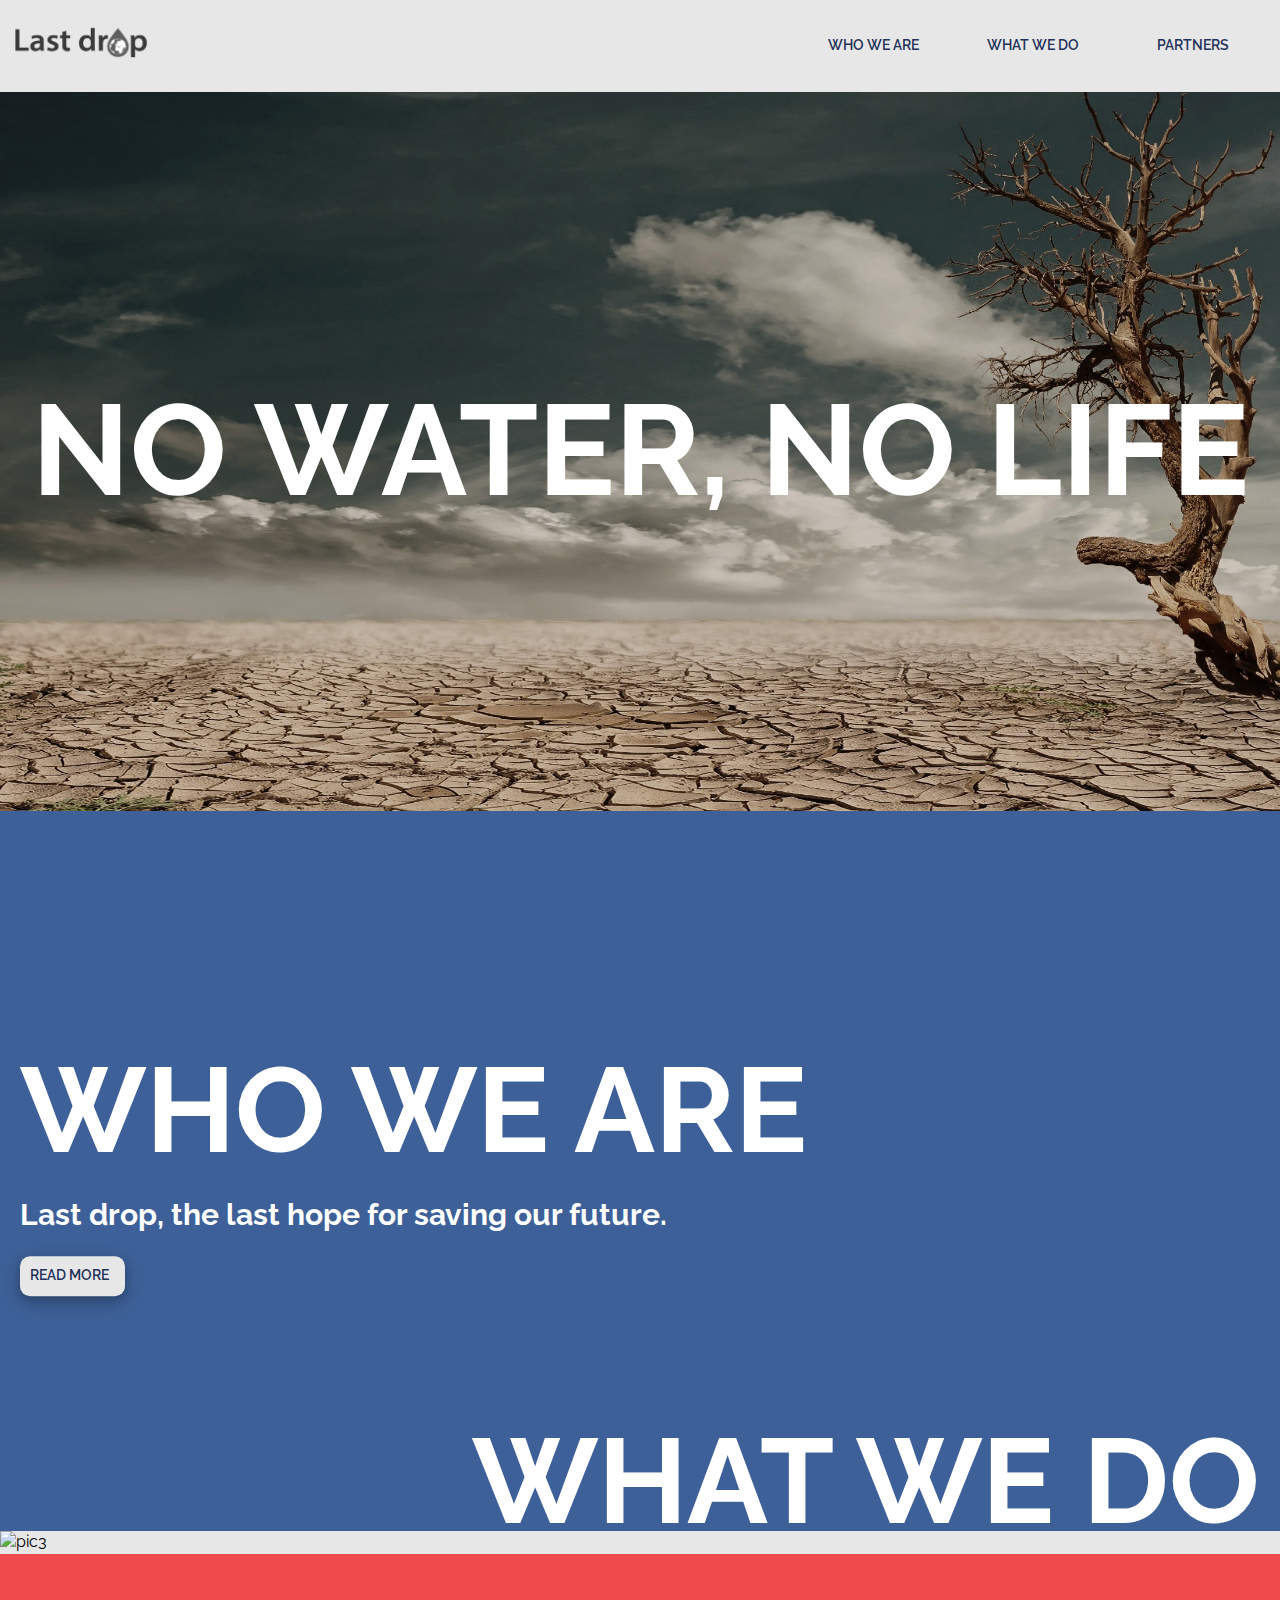
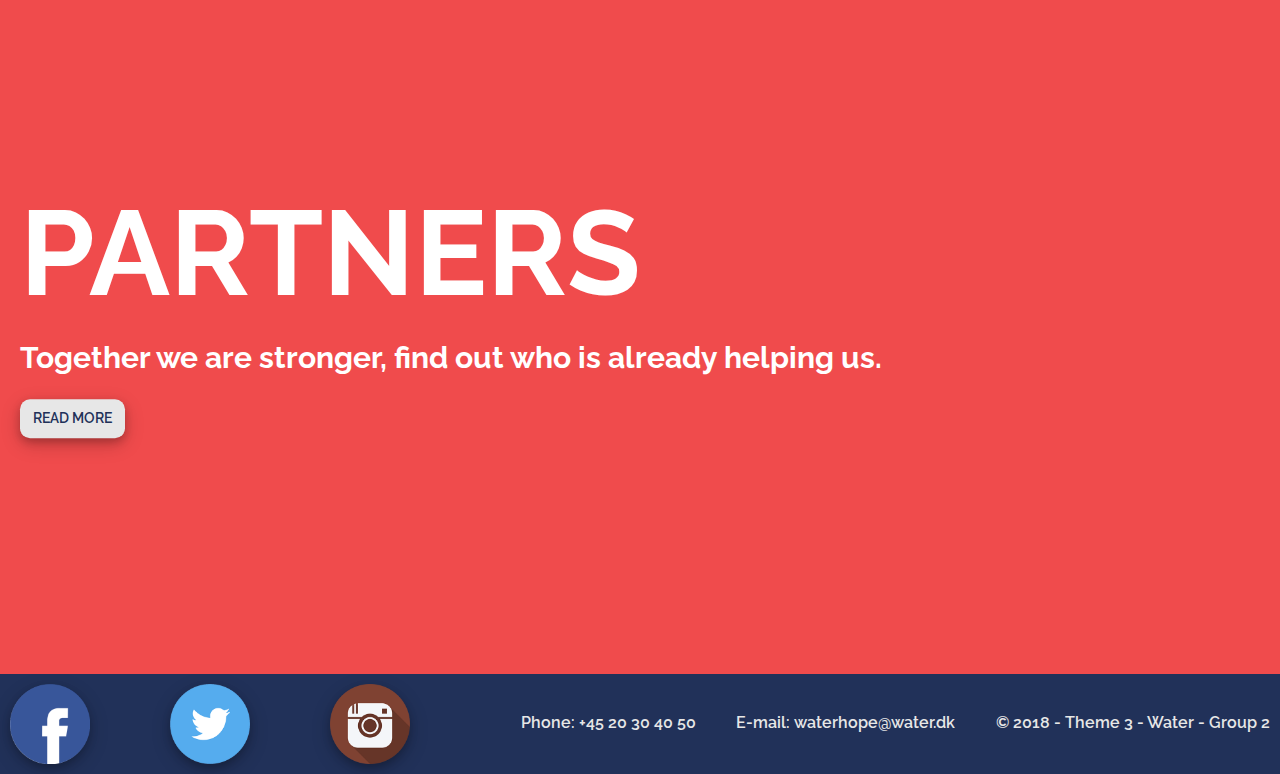
==== Water Project/index.html @ 0d095e50 "Changes by Jacek" ====
<!doctype html>
<html>
<head>
<meta charset="UTF-8">
<meta name="viewport" content="width=device-width, initial-scale=1">
<link rel="stylesheet" href="main.css">
<link href="https://fonts.googleapis.com/css?family=Raleway:100,100i,200,200i,300,300i,400,400i,500,500i,600,600i,700,700i,800,800i,900,900i&amp;subset=latin-ext" rel="stylesheet">
<title>Water Project</title>
</head>

<body>
<nav> 
  <!-- Logo --> 
  <!-- Menu --> 
  <a href="index.html"><img src="lastdrop3.png" alt="logo"></a>
  <ul>
    <li> <a href="who_we_are.html" class="button1">Who we are</a> </li>
    <li> <a href="what_we_do.html" class="button2">What we do</a> </li>
    <li> <a href="partners.html" class="button3">Partners</a> </li>
  </ul>
</nav>
<main1>
  <section1> <img src="Photos/1.jpg" alt="pic1">
    <header>
      <h1>No water, No life</h1>
      <p></p>
    </header>
  </section1>
  <section2> <img src="Photos/Artboard2.png" alt="pic2">
    <header>
      <h1>Who we are</h1>
      <p>Last drop, the last hope for saving our future.</p>
      <ul>
        <li> <a href="who_we_are.html" class="button1">Read more</a> </li>
      </ul>
    </header>
  </section2>
  <section3> <img src="Photos/bottlepic.png" alt="pic3">
    <header>
      <h1>What we do</h1>
      <p>Together we can improve the world, find out how you can help.</p>
      <ul>
        <li> <a href="what_we_do.html" class="button1">Read more</a> </li>
      </ul>
    </header>
  </section3>
  <section4> <img src="Photos/mainpagepic3.png" alt="pic4">
    <header>
      <h1>Partners</h1>
      <p>Together we are stronger, find out who is already helping us.</p>
      <ul>
        <li> <a href="partners.html" class="button1">Read more</a> </li>
      </ul>
    </header>
  </section4>
</main1>
<footer> <a href="#" class="fa fa-facebook"><img src="Photos/facebook.png" alt="fb"/></a> <a href="#" class="fa fa-twitter"><img src="Photos/twitter.png" alt="twt"/></a> <a href="#" class="fa fa-instagram"><img src="Photos/1379462.png" alt="inst"/></a>
  <p1><a href="#">Phone: +45 20 30 40 50</a></p1>
  <p2><a href="#">E-mail: waterhope@water.dk</a></p2>
  <p3>© 2018 - Theme 3 - Water - Group 2</p3>
</footer>
</body>
</html>
---- Water Project/main.css ----
@charset "UTF-8";
/* CSS Document */

/*Site*/

html {
    font-family: 'Raleway', sans-serif;
    box-sizing: border-box;
    background: #e7e7e7;
}
body {
    margin: 0;
    line-height: 1.4;
    font-size: 100%;
    max-width: 100%;
    max-height: 100%;
}
img {
    max-width: 100%;
}
nav {
    background-color: #e7e7e7;
    display: grid;
    grid-gap: 10px;
    grid-template-areas: 'img ul';
}
nav ul {
    grid-area: ul;
    margin-right: 2%;
    display: grid;
    justify-content: end;
    grid-gap: 10px;
    padding: 0;
    list-style: none;
    grid-template-columns: repeat(3, 150px);
}
nav img {
    display: grid;
    grid-area: img;
    margin-left: 2%;
    margin-top: 3.5%;
    margin-bottom: 1%;
    width: 20%;
}
nav li {
    margin-top: auto;
    margin-bottom: auto;
}
nav a.button1 {
    display: block;
    text-decoration: none;
    padding: 20px;
    text-align: center;
    color: #213159;
    text-transform: uppercase;
    font-size: 14px;
    font-weight: 600;
}
nav a.button1:hover {
    font-weight: 600;
    color: #fff;
}
nav a.button2 {
    display: block;
    text-decoration: none;
    padding: 20px;
    text-align: center;
    color: #213159;
    text-transform: uppercase;
    font-size: 14px;
    font-weight: 600;
}
nav a.button2:hover {
    font-weight: 600;
    color: #fff;
}
nav a.button3 {
    display: block;
    text-decoration: none;
    padding: 20px;
    text-align: center;
    color: #213159;
    text-transform: uppercase;
    font-size: 14px;
    font-weight: 600;
}
nav a.button3:hover {
    font-weight: 600;
    color: #fff;
}
nav a.button4 {
    background: #870808;
    display: block;
    text-decoration: none;
    padding: 10px;
    text-align: center;
    color: #fff;
    text-transform: uppercase;
    font-size: 14px;
    font-weight: bold;
    border-radius: 10px;
    box-shadow: 0 4px 8px 0 rgba(0, 0, 0, 0.2), 0 6px 20px 0 rgba(0, 0, 0, 0.19);
}
nav a.button4:hover {
    background: #fff;
    color: #870808;
    font-weight: bold;
    box-shadow: 0 4px 8px 0 rgba(0, 0, 0, 0.2), 0 6px 20px 0 rgba(0, 0, 0, 0.19);
}
main1 section1 {
    display: block;
    width: 100%;
    position: relative;
}
main1 section1 img {
    height: 100%;
    width: 100%;
    display: block;
}
main1 section1 header {
    position: absolute;
    width: 100%;
    padding: 0;
    text-align: center;
    top: 50%;
    left: 50%;
    color: #fff;
    transform: translate(-50%, -50%);
    -ms-transform: translate(-50%, -50%);
}
main1 section1 header h1 {
    font-size: 8em;
    margin: 0;
	font-weight: bolder;
    text-transform: uppercase;
}
main1 section1 header p {
    font-size: 2em;
	font-weight: bold;
    margin: 0;
}
main1 section2 {
    display: block;
    width: 100%;
    position: relative;
}
main1 section2 img {
    height: 100%;
    width: 100%;
    display: block;
}
main1 section2 header {
    position: absolute;
    width: 100%;
    padding: 0;
    top: 50%;
    left: 50%;
    font-size: 20px;
    color: #fff;
    transform: translate(-50%, -50%);
    -ms-transform: translate(-50%, -50%);
}
main1 section2 header h1 {
    font-size: 6em;
	font-weight: bolder;
    margin: auto auto auto 20px;
    text-transform: uppercase;
    text-align: left;
}
main1 section2 header p {
    font-size: 1.5em;
	font-weight: bold;
    margin: auto auto auto 20px;
    text-align: left;
}
main1 section2 header ul {
    display: grid;
    justify-content: start;
    grid-gap: 10px;
    padding: 0;
    list-style: none;
    grid-template-columns: 125px;
}
main1 section2 header a.button1 {
    margin: auto auto auto 20px;
    color: #213159;
    background-color: #e7e7e7;
    display: block;
    text-decoration: none;
    padding: 10px;
    text-transform: uppercase;
    font-size: 14px;
    border-radius: 10px;
    font-weight: 600;
    box-shadow: 0 4px 8px 0 rgba(0, 0, 0, 0.2), 0 6px 20px 0 rgba(0, 0, 0, 0.19);
}
main1 section2 header a.button1:hover {
    font-weight: 600;
    background: #213159;
    color: #e7e7e7;
    box-shadow: 0 4px 8px 0 rgba(0, 0, 0, 0.2), 0 6px 20px 0 rgba(0, 0, 0, 0.19);
}
main1 section3 {
    display: block;
    width: 100%;
    position: relative;
}
main1 section3 img {
    height: 100%;
    width: 100%;
    display: block;
}
main1 section3 header {
    position: absolute;
    width: 100%;
    padding: 0;
    top: 50%;
    left: 50%;
    font-size: 20px;
    color: #fff;
    transform: translate(-50%, -50%);
    -ms-transform: translate(-50%, -50%);
}
main1 section3 header h1 {
    font-size: 6em;
	font-weight: bolder;
    margin: auto 20px auto auto;
    text-transform: uppercase;
    text-align: right;
}
main1 section3 header p {
    font-size: 1.5em;
	font-weight: bold;
    margin: auto 20px auto auto;
    text-align: right;
}
main1 section3 header ul {
   	display: grid;
    justify-content: flex-end;
    grid-gap: 10px;
    padding: 0;
    list-style: none;
    grid-template-columns: 125px;
}
main1 section3 header a.button1 {
    margin: auto 20px auto auto;
    color: #213159;
    background-color: #e7e7e7;
    display: block;
    text-decoration: none;
    padding: 10px;
    text-transform: uppercase;
    font-size: 14px;
    border-radius: 10px;
    font-weight: 600;
    box-shadow: 0 4px 8px 0 rgba(0, 0, 0, 0.2), 0 6px 20px 0 rgba(0, 0, 0, 0.19);
}
main1 section3 header a.button1:hover {
    font-weight: 600;
    background: #213159;
    color: #e7e7e7;
    box-shadow: 0 4px 8px 0 rgba(0, 0, 0, 0.2), 0 6px 20px 0 rgba(0, 0, 0, 0.19);
}
main1 section4 {
    display: block;
    width: 100%;
    position: relative;
}
main1 section4 img {
    height: 100%;
    width: 100%;
    display: block;
}
main1 section4 header {
    position: absolute;
    /*background: rgba(0, 0, 0, 0.5);*/
    width: 100%;
    padding: 0;
    top: 50%;
    left: 50%;
    font-size: 20px;
    color: #fff;
    transform: translate(-50%, -50%);
    -ms-transform: translate(-50%, -50%);
}
main1 section4 header h1 {
    font-size: 6em;
	font-weight: bolder;
    text-transform: uppercase;
    margin: auto auto auto 20px;
    text-align: left;
}
main1 section4 header p {
    font-size: 1.5em;
	font-weight: bold;
    margin: auto auto auto 20px;
    text-align: left;
}
main1 section4 header ul {
    display: grid;
    justify-content: start;
    grid-gap: 10px;
    text-align: center;
    padding: 0;
    list-style: none;
    grid-template-columns: 125px;
}
main1 section4 header a.button1 {
    margin: auto auto auto 20px;
    color: #213159;
    background-color: #e7e7e7;
    display: block;
    text-decoration: none;
    padding: 10px;
    text-transform: uppercase;
    font-size: 14px;
    border-radius: 10px;
    font-weight: 600;
    box-shadow: 0 4px 8px 0 rgba(0, 0, 0, 0.2), 0 6px 20px 0 rgba(0, 0, 0, 0.19);
}
main1 section4 header a.button1:hover {
    font-weight: 600;
    background: #213159;
    color: #e7e7e7;
    box-shadow: 0 4px 8px 0 rgba(0, 0, 0, 0.2), 0 6px 20px 0 rgba(0, 0, 0, 0.19);
}
main2 {
    display: grid;
	background: url("Photos/rawpixel-659503-unsplash.png");
	background-position: center top;
  	background-repeat: no-repeat;
  	background-size: cover;
	width: 100%;
	height: 100%;
    grid-gap: 10px;
    padding: 10px 10px 10px 10px;
    text-align: center;
    grid-template-areas: 's1 s2' 's3 s4' 's5 s6';
}
main2 p {
    text-align: justify;
    display: grid;
    padding: 0;
    justify-content: center;
    grid-template-columns: 400px;
}
main2 section1 {
    grid-area: s1;
    grip-gap: 10px;
    padding: 0;
}
main2 section2 {
    grid-area: s2;
    grip-gap: 10px;
    padding: 0;
}
main2 section3 {
    grid-area: s3;
    grip-gap: 10px;
    padding: 0;
}
main2 section4 {
    grid-area: s4;
    grip-gap: 10px;
    padding: 0;
}
main2 section5 {
    grid-area: s5;
    grip-gap: 10px;
    padding: 0;
}
main2 section6 {
    grid-area: s6;
    grip-gap: 10px;
    padding: 0;
}
main2 img {
    width: 15%;
}
main3 section1 {
    display: block;
    width: 100%;
    position: relative;
}
main3 section1 img {
    height: 100%;
    width: 100%;
    display: block;
}
main3 section1 header {
    position: absolute;
    width: 100%;
    padding: 0;
    text-align: center;
    top: 50%;
    left: 50%;
    color: #fff;
    transform: translate(-50%, -50%);
    -ms-transform: translate(-50%, -50%);
}
main3 section2 {
	color: white;
	display: grid;
	grid-area: he1;
    grid-gap: 10px;
	margin: 10px;
    padding: 30px 30px;
    box-shadow: 0 4px 8px 0 rgba(0, 0, 0, 0.2), 0 6px 20px 0 rgba(0, 0, 0, 0.19);
    background-color: #3354C2;
	grid-template-areas: 'he1 he2' 'he3 he4';
}
main3 section2 header1 {
	display: grid;
	grid-area: he1;
	justify-content: flex-start;
	align-content: flex-start;
	text-align: center;
}
main3 section2 header2 {
	display: grid;
	grid-area: he2;
	justify-content: flex-start;
	align-content: flex-start;
	text-align: center;
}
main3 section2 header3 {
	display: grid;
	grid-area: he3;
	justify-content: flex-start;
	align-content: flex-start;
	text-align: center;
}
main3 section2 header4 {
	display: grid;
	grid-area: he4;
	justify-content: flex-start;
	align-content: flex-start;
	text-align: center;
}
main3 h1 {
    font-size: 6em;
    text-transform: uppercase;
}
main3 h2 {
    font-size: 3em;
    text-transform: uppercase;
    margin: 1% 1% 1% 1%;
}
main3 p {
	text-align: justify;
    font-size: 1.5em;
    margin: 1% 1% 1% 1%;
}
main4 section1 {
    display: block;
    width: 100%;
    position: relative;
}
main4 section1 img {
    max-height: 100%;
    max-height: 100%;
    display: block;
}
main4 section1 header {
    position: absolute;
    width: 100%;
    padding: 0;
    text-align: center;
    top: 20%;
    left: 55%;
    color: #000;
    transform: translate(-50%, -50%);
    -ms-transform: translate(-50%, -50%);
}
main4 section1 header h1 {
	font-size: 3.5em;
    font-weight: bolder;
    margin: 0;
	text-align: justify;
}
main4 section2 {
	color: white;
    display: grid;
    column-gap: 10px;
    border-color: rgba(0,0,0,1.00);
    margin: 10px 10px 10px 10px;
	grid-template-areas: 'he1 he2';
}
main4 section2 header1 {
    display: grid;
	justify-content: flex-start;
	align-content: flex-start;
	grid-area: he1;
    grid-gap: 10px;
    padding: 30px 30px;
    box-shadow: 0 4px 8px 0 rgba(0, 0, 0, 0.2), 0 6px 20px 0 rgba(0, 0, 0, 0.19);
    background-color: #3354C2;
}
main4 section2 header2 {
    display: grid;
	justify-content: flex-start;
	align-content: flex-start;
	grid-area: he2;
    grid-gap: 10px;
    padding: 30px 30px;
    box-shadow: 0 4px 8px 0 rgba(0, 0, 0, 0.2), 0 6px 20px 0 rgba(0, 0, 0, 0.19);
    background-color: #3354C2;
}
main4 section2 img {
	display: grid;
	width: 50px;
	height: 50px;
}
main4 section2 h1 {
	font-size: 2em;
	color: #E3BC43;
}
main4 section2 p {
	text-align: justify;
	font-size: 1.2em;
}
main4 section3{
	position: relative;
	color: white;
    display: grid;
    align-items: center;
    justify-content: flex-start;
    padding: 15px;
    margin: 10px 10px 10px 10px;
    background-color: #3354C2;
    box-shadow: 0 4px 8px 0 rgba(0, 0, 0, 0.2), 0 6px 20px 0 rgba(0, 0, 0, 0.19);
	grid-template-areas: 'img p';
}
main4 section3 header ul {
    display: grid;
    justify-content: center;
    grid-gap: 10px;
    text-align: center;
    padding: 0;
    list-style: none;
    grid-template-columns: 125px;
}
main4 section3 header a.button1 {
    margin: auto auto auto 20px;
    color: black;
    background-color: white;
    display: block;
    text-decoration: none;
    padding: 10px;
    text-transform: uppercase;
    font-size: 14px;
    border-radius: 10px;
    font-weight: 600;
    box-shadow: 0 4px 8px 0 rgba(0, 0, 0, 0.2), 0 6px 20px 0 rgba(0, 0, 0, 0.19);
}
main4 section3 header a.button1:hover {
    font-weight: 600;
    background: #3a3a3c;
    color: #fff;
    box-shadow: 0 4px 8px 0 rgba(0, 0, 0, 0.2), 0 6px 20px 0 rgba(0, 0, 0, 0.19);
}
main4 section3 header p {
    display: grid;
	grid-area: p;
	padding: 0 10% 0 10%;
    align-items: flex-start;
    font-size: 1.5em;
	text-align: left;
}
main4 section3 header h1 {
	display: grid;
	padding: 0 10% 0 10%;
    align-items: flex-start;
	font-size: 2em;
	font-weight: bolder;
	color: #E3BC43;
	text-align: left;
}
main4 section3 img {
	display: grid;
	grid-area: img;
    max-width: 100%;
}
main4 section3 header img {
	display: grid;
	margin-top: 2%;
	margin-left: 10%;
	width: 50px;
	height: 50px;
}
footer {
    background-color: #213159;
    display: grid;
    grid-gap: 10px;
    padding: 10px 10px 10px 10px;
    height: 20%;
    grid-template-areas: 'fb twt ins p1 p2 p3';
    grid-template-columns: repeat(3, 150px);
    color: #e7e7e7;
    font-weight: 600;
}
footer p1 {
    display: grid;
    grid-area: p1;
    justify-content: flex-end;
    align-content: center;
    font-size: 1em;
    padding: 0;
    margin: 0;
}
footer p2 {
    display: grid;
    grid-area: p2;
    justify-content: flex-end;
    align-content: center;
    font-size: 1em;
    padding: 0;
    margin: 0;
}
footer p3 {
    display: grid;
    grid-area: p3;
    justify-content: flex-end;
    align-content: center;
    font-size: 1em;
    padding: 0;
    margin: 0;
}
footer a {
    text-decoration: none;
    color: #e7e7e7;
}
.fa {
    display: grid;
    justify-content: center;
    align-content: center;
    text-decoration: none;
}
.fa:hover {
    opacity: 0.7;
}
.fa-facebook {
    display: grid;
    grid-area: fb;
    max-width: 80px;
    max-height: 80px;
    border-radius: 50%;
    text-decoration: none;
    padding: 0;
    text-align: center;
    box-shadow: 0 4px 8px 0 rgba(0, 0, 0, 0.2), 0 6px 20px 0 rgba(0, 0, 0, 0.19);
}
.fa-twitter {
    display: grid;
    grid-area: twt;
    max-width: 80px;
    max-height: 80px;
    border-radius: 50%;
    text-decoration: none;
    padding: 0;
    text-align: center;
    box-shadow: 0 4px 8px 0 rgba(0, 0, 0, 0.2), 0 6px 20px 0 rgba(0, 0, 0, 0.19);
}
.fa-instagram {
    display: grid;
    grid-area: ins;
    max-width: 80px;
    max-height: 80px;
    border-radius: 50%;
    text-decoration: none;
    padding: 0;
    text-align: center;
    box-shadow: 0 4px 8px 0 rgba(0, 0, 0, 0.2), 0 6px 20px 0 rgba(0, 0, 0, 0.19);
}

/* Media Queries */
@media (max-width: 700px) {
nav ul {
    grid-template-columns: repeat(2, 125px);
    grid-template-areas: 'img ul';
}
nav img {
    display: block;
    text-align: left;
    margin-top: 30%;
    width: 80%;
}
main1 section1, main1 section1 img, main1 section1 header, main1 section1 header h1, main1 section2, main1 section2 img, main1 section2 header, main1 section2 header h1, main1 section3, main1 section3 img, main1 section3 header, main1 section3 header h1, main1 section4, main1 section4 img, main1 section4 header, main1 section4 header h1 {
    font-size: 5vh;
    grid-template-columns: 1fr;
}
main1 section1 header p, main1 section2 header p, main1 section3 header p, main1 section4 header p {
    font-size: 2.5vh;
}
main1 section2 header p {
    width: 65%;
}
main1 section4 header p {
    width: 60%;
}
main2 {
    font-size: 2.5vh;
    grid-template-columns: 1fr;
}
main2 p {
    text-align: justify;
    display: grid;
    padding: 0;
    justify-content: center;
    grid-template-columns: 180px;
}
main2 img {
    width: 50%;
}
main3 section1 header h1 {
    font-size: 5vh;
}
main3 section2 {
	grid-template-columns: repeat(2, 1fr);
}
main3 section2 header1 h2, main3 section2 header2 h2, main3 section2 header3 h2, main3 section2 header4 h2 {
    font-size: 3vh;
	grid-template-columns: 1fr;
}
main3 section2 header1 p, main3 section2 header2 p, main3 section2 header3 p, main3 section2 header4 p {
    font-size: 2.5vh;
	grid-template-columns: 1fr
}
main4 section1 header h1 {
    font-size: 3vh;
	grid-template-columns: 1fr; 
	}
main4 section2 {
	grid-template-columns: repeat(2, 1fr);
}
main4 section2 img {
	grid-template-columns: 1fr; 
}
main4 section2 img {
	grid-template-columns: 1fr; 
}
main4 section2 header1 h1, main4 section2 header2 h1 {
	font-size: 2vh;
}
main4 section2 p {
	text-align: justify;
	font-size: 1.25vh;
	margin: 0;
}
main4 section3 img {
	grid-template-columns: 1fr; 
}
main4 section3 header img {
	grid-template-columns: 1fr; 
}
main4 section3 header h1 {
	font-size: 2vh;
}
main4 section3 header p {
	font-size: 1.25vh;
}
main4 section3 header a.button1 {
	font-size: 1.5vh;
	grid-template-columns: 1fr; 
}
footer {
    display: block;
    grid-template-columns: repeat(6, 1fr);
}
footer p {
    font-size: 1.1em;
    display: grid;
    margin: auto;
    justify-content: center;
    align-content: center;
    grid-template-columns: 3fr;
}
footer .fa {
    display: grid;
    margin: 10px auto 10px auto;
    justify-content: center;
    align-content: center;
    grid-template-columns: 3fr;
}
}
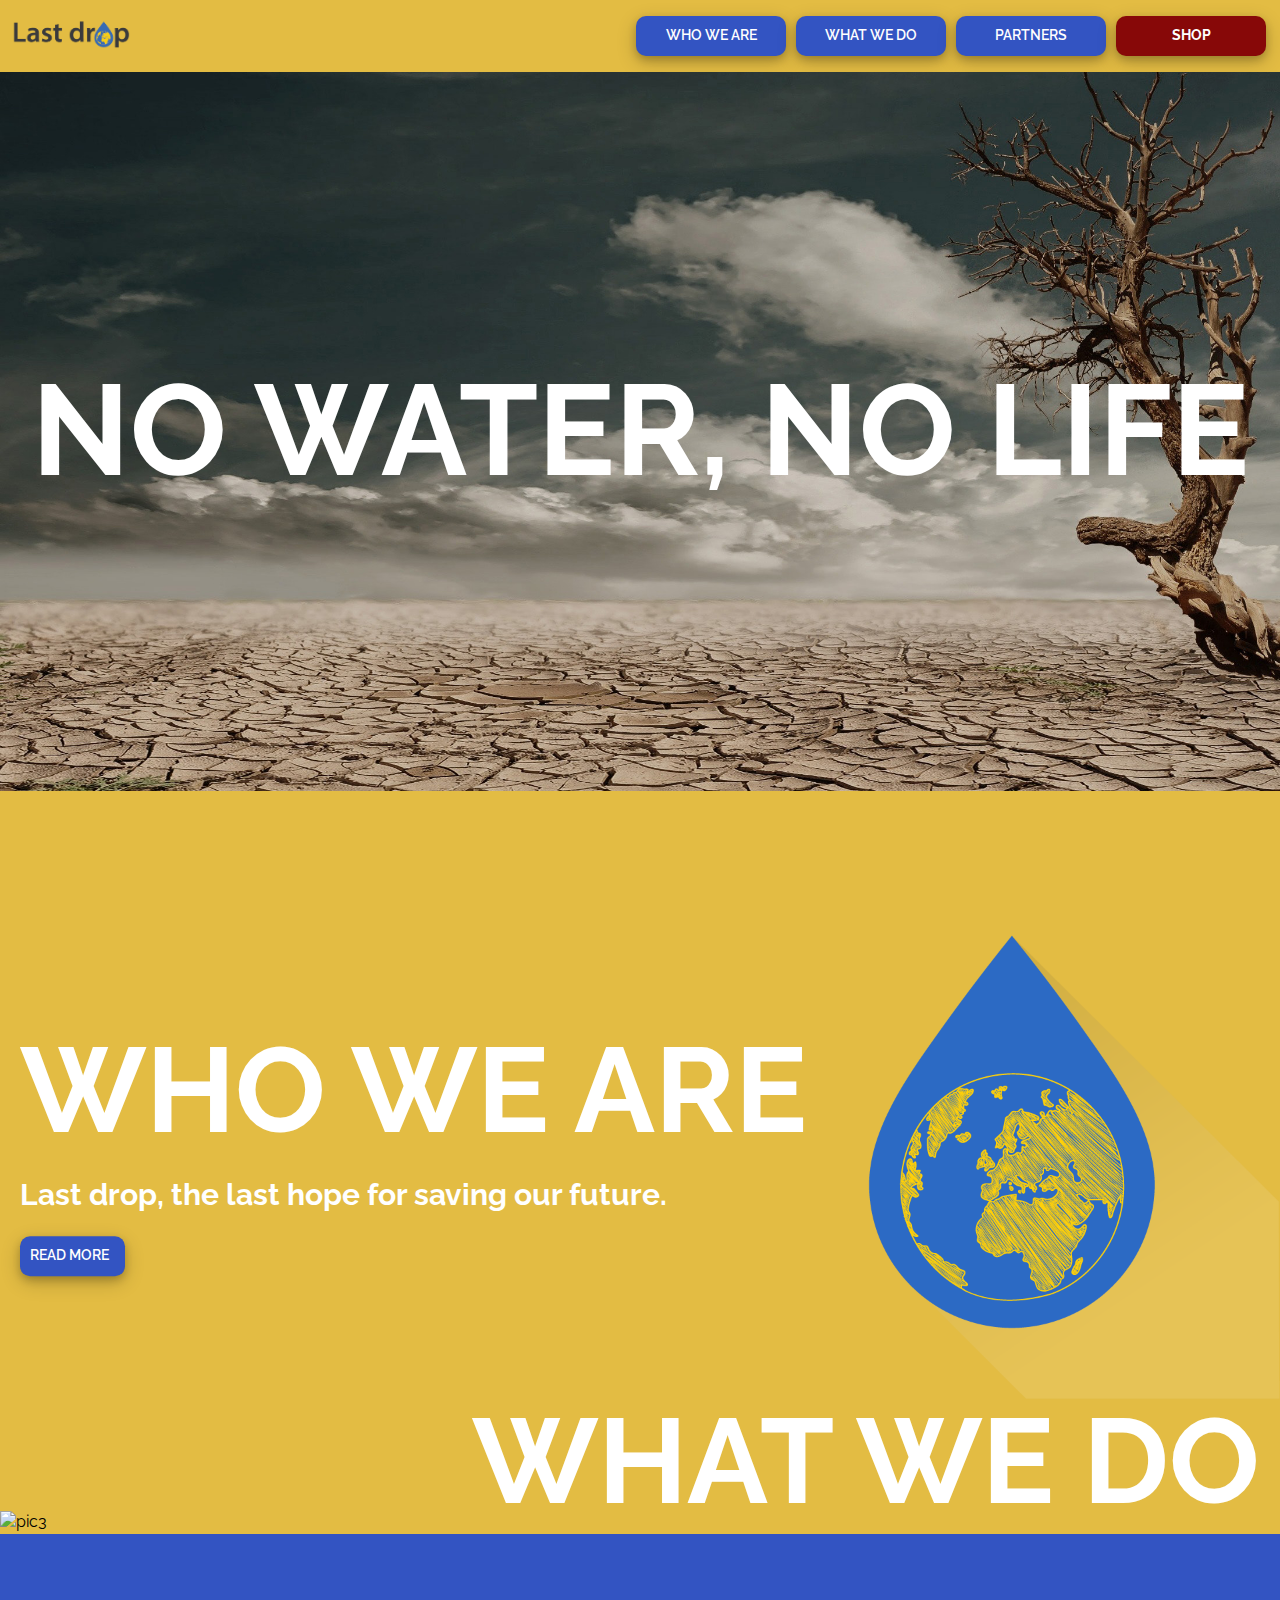
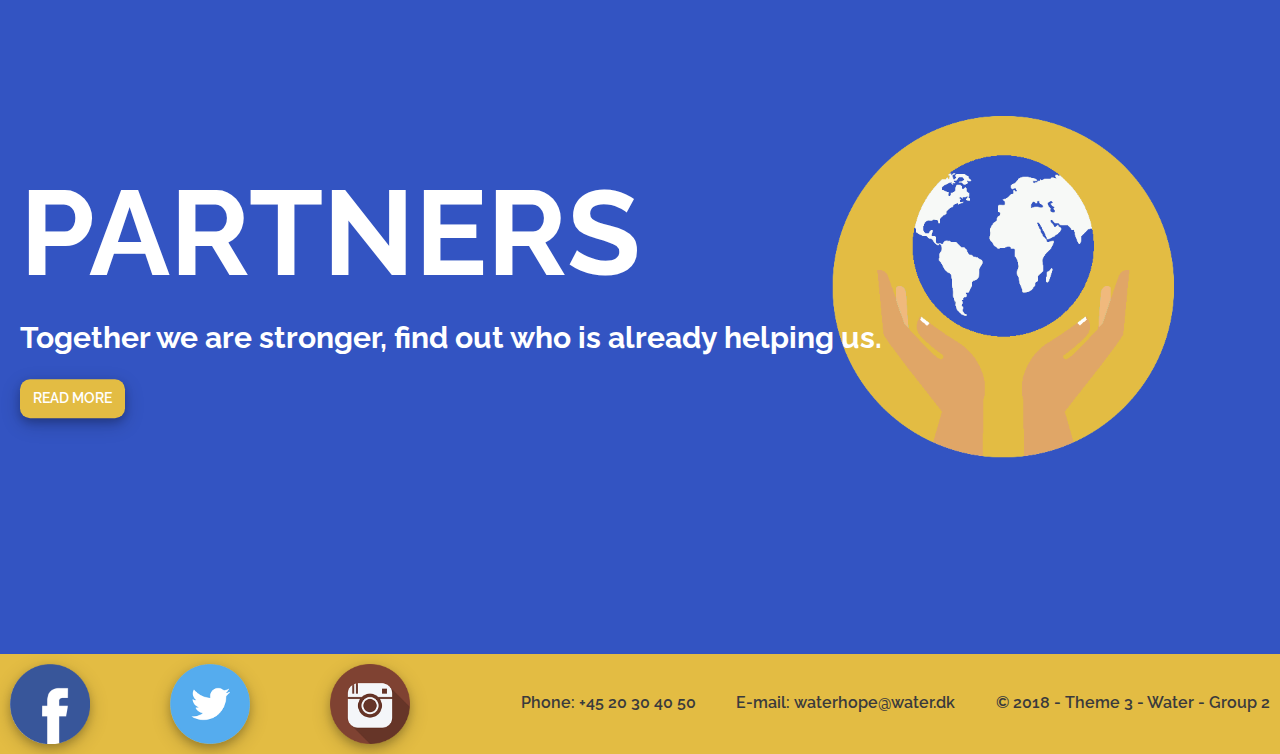
==== commit 2f51149a: "Changes 1" ====
--- a/Water Project/index.html
+++ b/Water Project/index.html
@@ -12,11 +12,12 @@
 <nav> 
   <!-- Logo --> 
   <!-- Menu --> 
-  <a href="index.html"><img src="lastdrop3.png" alt="logo"></a>
+  <a href="index.html"><img src="Photos/lastdrop2.png" alt="logo"></a>
   <ul>
     <li> <a href="who_we_are.html" class="button1">Who we are</a> </li>
     <li> <a href="what_we_do.html" class="button2">What we do</a> </li>
     <li> <a href="partners.html" class="button3">Partners</a> </li>
+	<li> <a href="shop.html" class="button4">Shop</a> </li>
   </ul>
 </nav>
 <main1>
@@ -26,7 +27,7 @@
       <p></p>
     </header>
   </section1>
-  <section2> <img src="Photos/Artboard2.png" alt="pic2">
+  <section2> <img src="Photos/Artboard1.png" alt="pic2">
     <header>
       <h1>Who we are</h1>
       <p>Last drop, the last hope for saving our future.</p>
@@ -44,7 +45,7 @@
       </ul>
     </header>
   </section3>
-  <section4> <img src="Photos/mainpagepic3.png" alt="pic4">
+  <section4> <img src="Photos/mainpagepic2.png" alt="pic4">
     <header>
       <h1>Partners</h1>
       <p>Together we are stronger, find out who is already helping us.</p>
--- a/Water Project/main.css
+++ b/Water Project/main.css
@@ -6,7 +6,7 @@
 html {
     font-family: 'Raleway', sans-serif;
     box-sizing: border-box;
-    background: #e7e7e7;
+    background: #E3BC43;
 }
 body {
     margin: 0;
@@ -19,7 +19,7 @@
     max-width: 100%;
 }
 nav {
-    background-color: #e7e7e7;
+    background-color: #E3BC43;
     display: grid;
     grid-gap: 10px;
     grid-template-areas: 'img ul';
@@ -32,14 +32,14 @@
     grid-gap: 10px;
     padding: 0;
     list-style: none;
-    grid-template-columns: repeat(3, 150px);
+    grid-template-columns: repeat(4, 150px);
 }
 nav img {
     display: grid;
     grid-area: img;
     margin-left: 2%;
-    margin-top: 3.5%;
-    margin-bottom: 1%;
+    margin-top: 3%;
+    margin-bottom: 2%;
     width: 20%;
 }
 nav li {
@@ -47,46 +47,61 @@
     margin-bottom: auto;
 }
 nav a.button1 {
-    display: block;
-    text-decoration: none;
-    padding: 20px;
-    text-align: center;
-    color: #213159;
+    background: #3354C2;
+    display: block;
+    text-decoration: none;
+    padding: 10px;
+    text-align: center;
+    color: white;
     text-transform: uppercase;
     font-size: 14px;
-    font-weight: 600;
+    border-radius: 10px;
+    font-weight: 600;
+    box-shadow: 0 4px 8px 0 rgba(0, 0, 0, 0.2), 0 6px 20px 0 rgba(0, 0, 0, 0.19);
 }
 nav a.button1:hover {
     font-weight: 600;
-    color: #fff;
+    background: #3a3a3c;
+    color: #fff;
+    box-shadow: 0 4px 8px 0 rgba(0, 0, 0, 0.2), 0 6px 20px 0 rgba(0, 0, 0, 0.19);
 }
 nav a.button2 {
-    display: block;
-    text-decoration: none;
-    padding: 20px;
-    text-align: center;
-    color: #213159;
+    background: #3354C2;
+    display: block;
+    text-decoration: none;
+    padding: 10px;
+    text-align: center;
+    color: white;
     text-transform: uppercase;
     font-size: 14px;
-    font-weight: 600;
+    border-radius: 10px;
+    font-weight: 600;
+    box-shadow: 0 4px 8px 0 rgba(0, 0, 0, 0.2), 0 6px 20px 0 rgba(0, 0, 0, 0.19);
 }
 nav a.button2:hover {
     font-weight: 600;
-    color: #fff;
+    background: #3a3a3c;
+    color: #fff;
+    box-shadow: 0 4px 8px 0 rgba(0, 0, 0, 0.2), 0 6px 20px 0 rgba(0, 0, 0, 0.19);
 }
 nav a.button3 {
-    display: block;
-    text-decoration: none;
-    padding: 20px;
-    text-align: center;
-    color: #213159;
+    background: #3354C2;
+    display: block;
+    text-decoration: none;
+    padding: 10px;
+    text-align: center;
+    color: white;
     text-transform: uppercase;
     font-size: 14px;
-    font-weight: 600;
+    border-radius: 10px;
+    font-weight: 600;
+    box-shadow: 0 4px 8px 0 rgba(0, 0, 0, 0.2), 0 6px 20px 0 rgba(0, 0, 0, 0.19);
 }
 nav a.button3:hover {
     font-weight: 600;
-    color: #fff;
+    background: #3a3a3c;
+    color: #fff;
+    box-shadow: 0 4px 8px 0 rgba(0, 0, 0, 0.2), 0 6px 20px 0 rgba(0, 0, 0, 0.19);
 }
 nav a.button4 {
     background: #870808;
@@ -183,8 +198,8 @@
 }
 main1 section2 header a.button1 {
     margin: auto auto auto 20px;
-    color: #213159;
-    background-color: #e7e7e7;
+    color: white;
+    background-color: #3354C2;
     display: block;
     text-decoration: none;
     padding: 10px;
@@ -196,8 +211,8 @@
 }
 main1 section2 header a.button1:hover {
     font-weight: 600;
-    background: #213159;
-    color: #e7e7e7;
+    background: #3a3a3c;
+    color: #fff;
     box-shadow: 0 4px 8px 0 rgba(0, 0, 0, 0.2), 0 6px 20px 0 rgba(0, 0, 0, 0.19);
 }
 main1 section3 {
@@ -244,8 +259,8 @@
 }
 main1 section3 header a.button1 {
     margin: auto 20px auto auto;
-    color: #213159;
-    background-color: #e7e7e7;
+    color: #3a3a3c;
+    background-color: white;
     display: block;
     text-decoration: none;
     padding: 10px;
@@ -257,8 +272,8 @@
 }
 main1 section3 header a.button1:hover {
     font-weight: 600;
-    background: #213159;
-    color: #e7e7e7;
+    background: #3a3a3c;
+    color: #fff;
     box-shadow: 0 4px 8px 0 rgba(0, 0, 0, 0.2), 0 6px 20px 0 rgba(0, 0, 0, 0.19);
 }
 main1 section4 {
@@ -307,8 +322,8 @@
 }
 main1 section4 header a.button1 {
     margin: auto auto auto 20px;
-    color: #213159;
-    background-color: #e7e7e7;
+    color: white;
+    background-color: #E3BC43;
     display: block;
     text-decoration: none;
     padding: 10px;
@@ -320,8 +335,8 @@
 }
 main1 section4 header a.button1:hover {
     font-weight: 600;
-    background: #213159;
-    color: #e7e7e7;
+    background: #3a3a3c;
+    color: #fff;
     box-shadow: 0 4px 8px 0 rgba(0, 0, 0, 0.2), 0 6px 20px 0 rgba(0, 0, 0, 0.19);
 }
 main2 {
@@ -377,6 +392,33 @@
 main2 img {
     width: 15%;
 }
+main2 section0 {
+    display: block;
+    width: 100%;
+    position: relative;
+}
+main2 section0 img {
+    max-height: 100%;
+    max-height: 100%;
+    display: block;
+}
+main2 section0 header {
+    position: absolute;
+    width: 100%;
+    padding: 0;
+    text-align: center;
+    top: 20%;
+    left: 55%;
+    color: #000;
+    transform: translate(-50%, -50%);
+    -ms-transform: translate(-50%, -50%);
+}
+main2 section0 header h1 {
+	font-size: 3.5em;
+    font-weight: bolder;
+    margin: 0;
+	text-align: justify;
+}
 main3 section1 {
     display: block;
     width: 100%;
@@ -588,15 +630,83 @@
 	width: 50px;
 	height: 50px;
 }
+main5 section1 {
+    display: block;
+    width: 100%;
+    position: relative;
+}
+main5 section1 img {
+    max-height: 100%;
+    max-height: 100%;
+    display: block;
+}
+main5 section1 header {
+    position: absolute;
+    width: 100%;
+    padding: 0;
+    text-align: center;
+    top: 20%;
+    left: 55%;
+    color: #000;
+    transform: translate(-50%, -50%);
+    -ms-transform: translate(-50%, -50%);
+}
+main5 section1 header h1 {
+	font-size: 3.5em;
+    font-weight: bolder;
+    margin: 0;
+	text-align: justify;
+}
+main5 section2 {
+	color: white;
+    display: grid;
+    column-gap: 10px;
+    border-color: rgba(0,0,0,1.00);
+    margin: 10px 10px 10px 10px;
+	grid-template-areas: 'he1 he2';
+}
+main5 section2 header1 {
+    display: grid;
+	justify-content: flex-start;
+	align-content: flex-start;
+	grid-area: he1;
+    grid-gap: 10px;
+    padding: 30px 30px;
+    box-shadow: 0 4px 8px 0 rgba(0, 0, 0, 0.2), 0 6px 20px 0 rgba(0, 0, 0, 0.19);
+    background-color: #3354C2;
+}
+main5 section2 header2 {
+    display: grid;
+	justify-content: flex-start;
+	align-content: flex-start;
+	grid-area: he2;
+    grid-gap: 10px;
+    padding: 30px 30px;
+    box-shadow: 0 4px 8px 0 rgba(0, 0, 0, 0.2), 0 6px 20px 0 rgba(0, 0, 0, 0.19);
+    background-color: #3354C2;
+}
+main5 section2 img {
+	display: grid;
+	width: 50px;
+	height: 50px;
+}
+main5 section2 h1 {
+	font-size: 2em;
+	color: #E3BC43;
+}
+main5 section2 p {
+	text-align: justify;
+	font-size: 1.2em;
+}
 footer {
-    background-color: #213159;
+    background-color: #E3BC43;
     display: grid;
     grid-gap: 10px;
     padding: 10px 10px 10px 10px;
     height: 20%;
     grid-template-areas: 'fb twt ins p1 p2 p3';
     grid-template-columns: repeat(3, 150px);
-    color: #e7e7e7;
+    color: #3a3a3c;
     font-weight: 600;
 }
 footer p1 {
@@ -628,7 +738,7 @@
 }
 footer a {
     text-decoration: none;
-    color: #e7e7e7;
+    color: #3a3a3c;
 }
 .fa {
     display: grid;
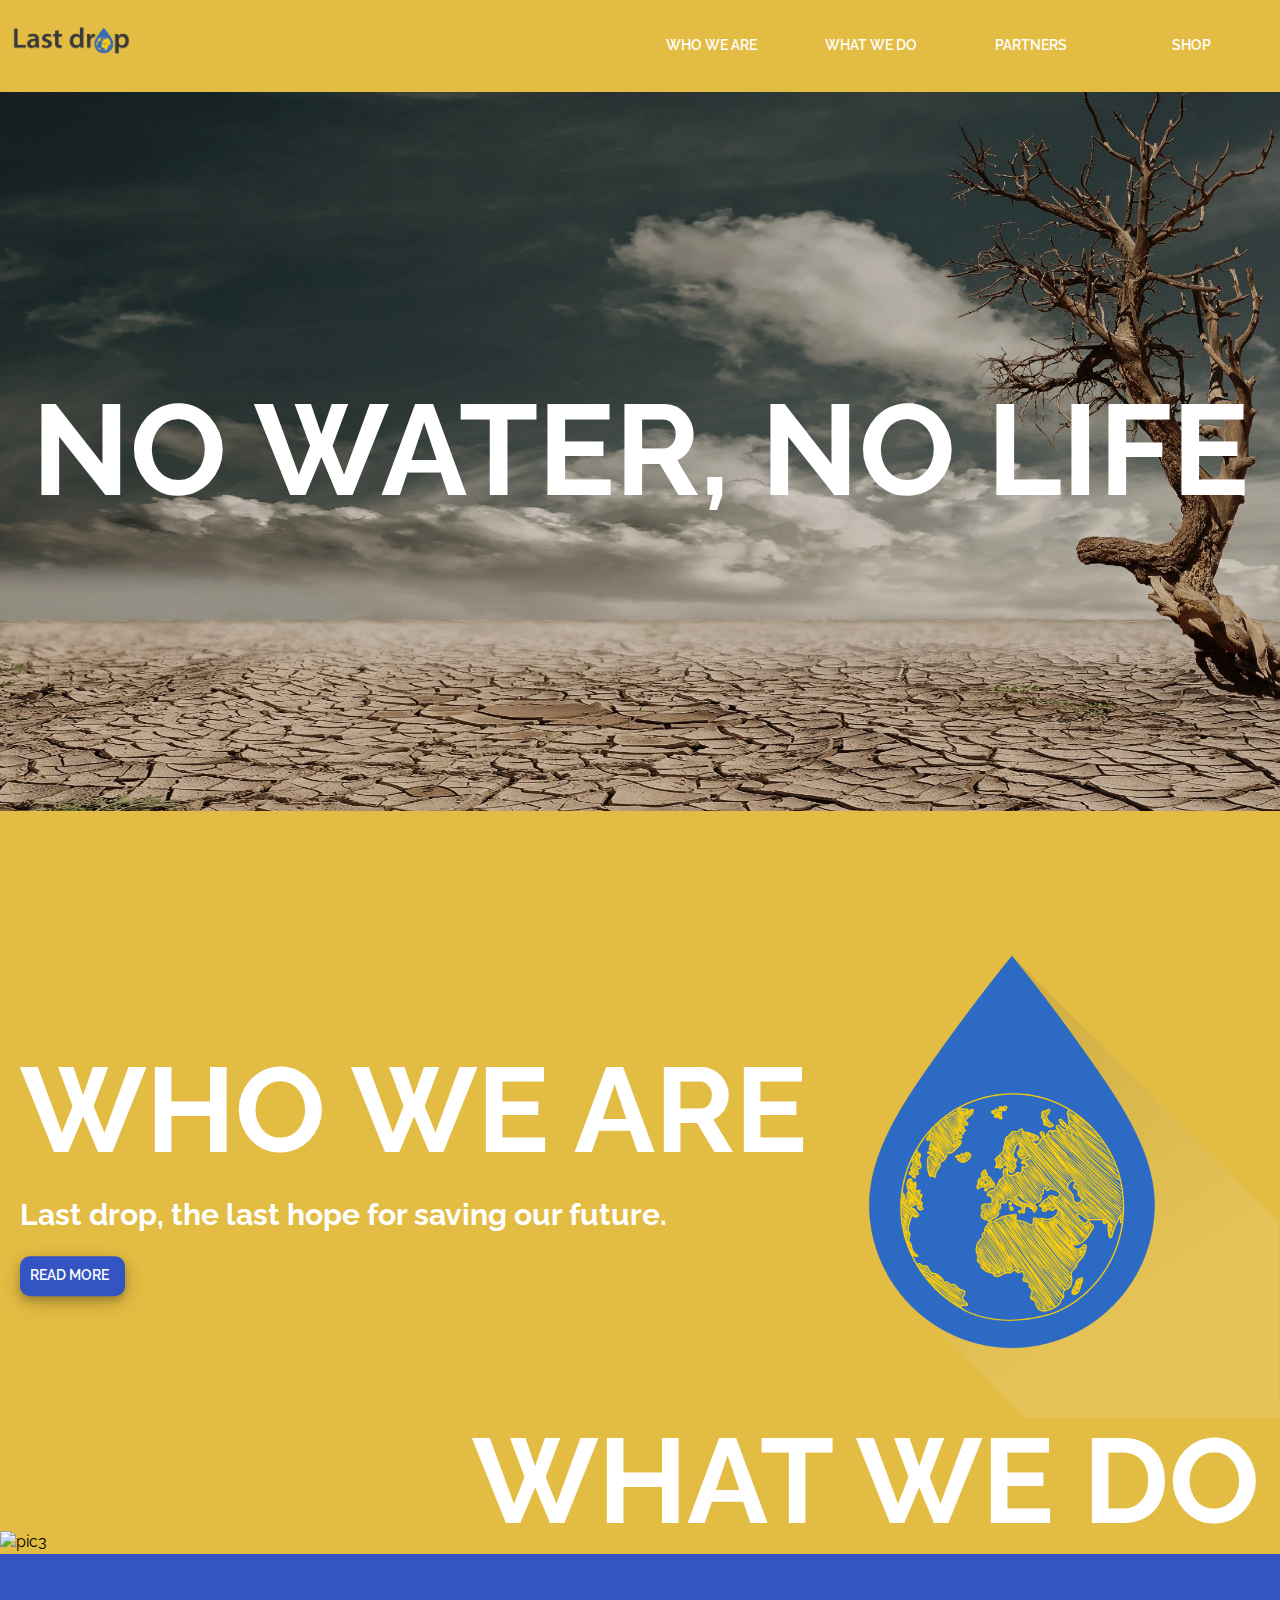
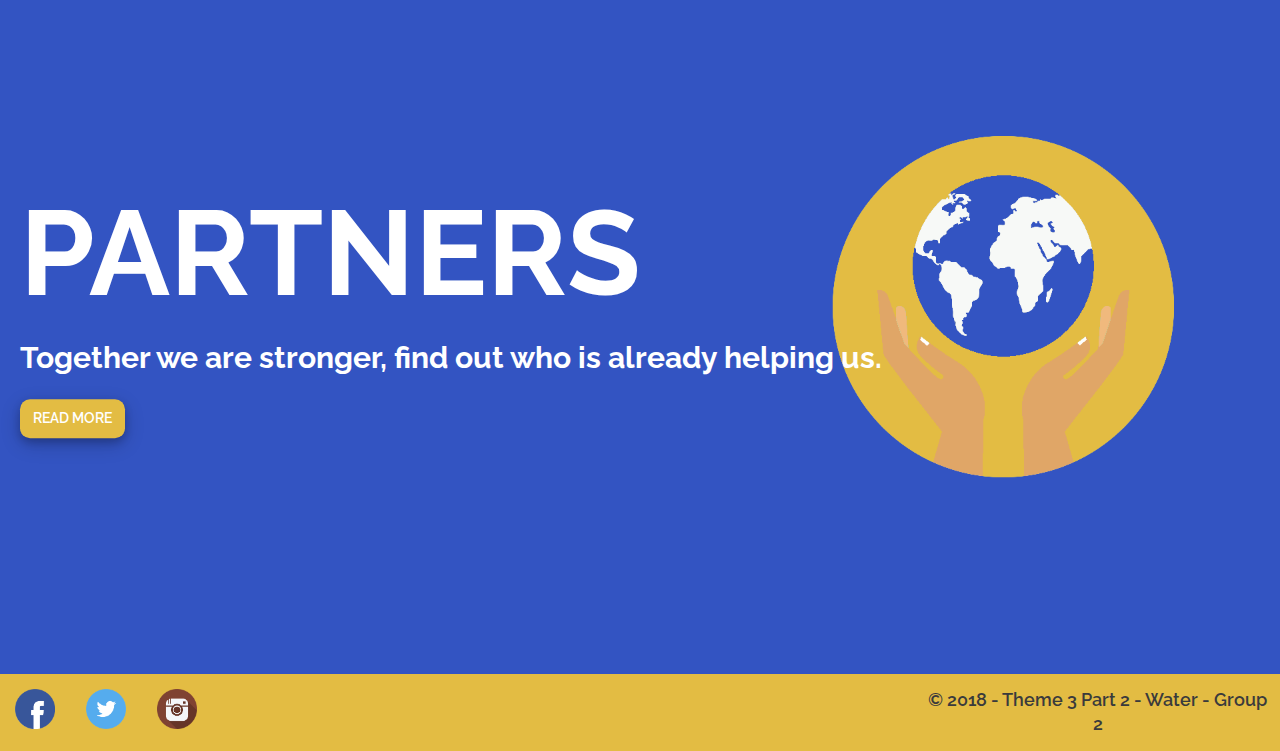
==== commit 1ba266b2: "Changes 2" ====
--- a/Water Project/index.html
+++ b/Water Project/index.html
@@ -17,7 +17,7 @@
     <li> <a href="who_we_are.html" class="button1">Who we are</a> </li>
     <li> <a href="what_we_do.html" class="button2">What we do</a> </li>
     <li> <a href="partners.html" class="button3">Partners</a> </li>
-	<li> <a href="shop.html" class="button4">Shop</a> </li>
+    <li> <a href="shop.html" class="button4">Shop</a> </li>
   </ul>
 </nav>
 <main1>
@@ -55,10 +55,15 @@
     </header>
   </section4>
 </main1>
-<footer> <a href="#" class="fa fa-facebook"><img src="Photos/facebook.png" alt="fb"/></a> <a href="#" class="fa fa-twitter"><img src="Photos/twitter.png" alt="twt"/></a> <a href="#" class="fa fa-instagram"><img src="Photos/1379462.png" alt="inst"/></a>
-  <p1><a href="#">Phone: +45 20 30 40 50</a></p1>
-  <p2><a href="#">E-mail: waterhope@water.dk</a></p2>
-  <p3>© 2018 - Theme 3 - Water - Group 2</p3>
+<footer>
+  <ul>
+    <a href="#" class="fa fa-facebook"><img src="Photos/facebook.png" alt="fb"/></a> <a href="#" class="fa fa-twitter"><img src="Photos/twitter.png" alt="twt"/></a> <a href="#" class="fa fa-instagram"><img src="Photos/1379462.png" alt="inst"/></a>
+  </ul>
+  <section1>
+    <!--<p1><a href="#">Phone: +45 20 30 40 50</a></p1>-->
+    <!--<p2><a href="#">E-mail: waterhope@water.dk</a></p2>-->
+    <p3>© 2018 - Theme 3 Part 2 - Water - Group 2</p3>
+  </section1>
 </footer>
 </body>
 </html>
--- a/Water Project/main.css
+++ b/Water Project/main.css
@@ -38,7 +38,7 @@
     display: grid;
     grid-area: img;
     margin-left: 2%;
-    margin-top: 3%;
+    margin-top: 4%;
     margin-bottom: 2%;
     width: 20%;
 }
@@ -47,80 +47,60 @@
     margin-bottom: auto;
 }
 nav a.button1 {
-    background: #3354C2;
-    display: block;
-    text-decoration: none;
-    padding: 10px;
+    display: block;
+    text-decoration: none;
+    padding: 20px;
     text-align: center;
     color: white;
     text-transform: uppercase;
     font-size: 14px;
-    border-radius: 10px;
-    font-weight: 600;
-    box-shadow: 0 4px 8px 0 rgba(0, 0, 0, 0.2), 0 6px 20px 0 rgba(0, 0, 0, 0.19);
+    font-weight: 600;
 }
 nav a.button1:hover {
     font-weight: 600;
-    background: #3a3a3c;
-    color: #fff;
-    box-shadow: 0 4px 8px 0 rgba(0, 0, 0, 0.2), 0 6px 20px 0 rgba(0, 0, 0, 0.19);
+    color: #000;
 }
 nav a.button2 {
-    background: #3354C2;
-    display: block;
-    text-decoration: none;
-    padding: 10px;
+    display: block;
+    text-decoration: none;
+    padding: 20px;
     text-align: center;
     color: white;
     text-transform: uppercase;
     font-size: 14px;
-    border-radius: 10px;
-    font-weight: 600;
-    box-shadow: 0 4px 8px 0 rgba(0, 0, 0, 0.2), 0 6px 20px 0 rgba(0, 0, 0, 0.19);
+    font-weight: 600;
 }
 nav a.button2:hover {
     font-weight: 600;
-    background: #3a3a3c;
-    color: #fff;
-    box-shadow: 0 4px 8px 0 rgba(0, 0, 0, 0.2), 0 6px 20px 0 rgba(0, 0, 0, 0.19);
+    color: #000;
 }
 nav a.button3 {
-    background: #3354C2;
-    display: block;
-    text-decoration: none;
-    padding: 10px;
+    display: block;
+    text-decoration: none;
+    padding: 20px;
     text-align: center;
     color: white;
     text-transform: uppercase;
     font-size: 14px;
-    border-radius: 10px;
-    font-weight: 600;
-    box-shadow: 0 4px 8px 0 rgba(0, 0, 0, 0.2), 0 6px 20px 0 rgba(0, 0, 0, 0.19);
+    font-weight: 600;
 }
 nav a.button3:hover {
     font-weight: 600;
-    background: #3a3a3c;
-    color: #fff;
-    box-shadow: 0 4px 8px 0 rgba(0, 0, 0, 0.2), 0 6px 20px 0 rgba(0, 0, 0, 0.19);
+    color: #000;
 }
 nav a.button4 {
-    background: #870808;
-    display: block;
-    text-decoration: none;
-    padding: 10px;
-    text-align: center;
-    color: #fff;
+    display: block;
+    text-decoration: none;
+    padding: 20px;
+    text-align: center;
+    color: white;
     text-transform: uppercase;
     font-size: 14px;
-    font-weight: bold;
-    border-radius: 10px;
-    box-shadow: 0 4px 8px 0 rgba(0, 0, 0, 0.2), 0 6px 20px 0 rgba(0, 0, 0, 0.19);
+    font-weight: 600;
 }
 nav a.button4:hover {
-    background: #fff;
-    color: #870808;
-    font-weight: bold;
-    box-shadow: 0 4px 8px 0 rgba(0, 0, 0, 0.2), 0 6px 20px 0 rgba(0, 0, 0, 0.19);
+    font-weight: 600;
+    color: #000;
 }
 main1 section1 {
     display: block;
@@ -640,7 +620,7 @@
     max-height: 100%;
     display: block;
 }
-main5 section1 header {
+main5 section1 header1 {
     position: absolute;
     width: 100%;
     padding: 0;
@@ -651,7 +631,24 @@
     transform: translate(-50%, -50%);
     -ms-transform: translate(-50%, -50%);
 }
-main5 section1 header h1 {
+main5 section1 header1 h1 {
+	font-size: 3.5em;
+    font-weight: bolder;
+    margin: 0;
+	text-align: justify;
+}
+main5 section1 header2 {
+    position: absolute;
+    width: 100%;
+    padding: 0;
+    text-align: center;
+    top: 20%;
+    left: 55%;
+    color: #000;
+    transform: translate(-50%, -50%);
+    -ms-transform: translate(-50%, -50%);
+}
+main5 section1 header2 h1 {
 	font-size: 3.5em;
     font-weight: bolder;
     margin: 0;
@@ -701,38 +698,35 @@
 footer {
     background-color: #E3BC43;
     display: grid;
-    grid-gap: 10px;
-    padding: 10px 10px 10px 10px;
+    grid-gap: 2%;
     height: 20%;
-    grid-template-areas: 'fb twt ins p1 p2 p3';
-    grid-template-columns: repeat(3, 150px);
+    grid-template-areas: 'fa sec1';
     color: #3a3a3c;
     font-weight: 600;
 }
+footer section1 {
+	display: grid;
+    grid-area: sec1;
+	margin: 1%;
+	justify-content: flex-end;
+    align-content: center;
+	grid-template-columns: repeat(1, 350px);
+}
 footer p1 {
-    display: grid;
-    grid-area: p1;
-    justify-content: flex-end;
-    align-content: center;
+	text-align: center;
     font-size: 1em;
     padding: 0;
     margin: 0;
 }
 footer p2 {
-    display: grid;
-    grid-area: p2;
-    justify-content: flex-end;
-    align-content: center;
+	text-align: center;
     font-size: 1em;
     padding: 0;
     margin: 0;
 }
 footer p3 {
-    display: grid;
-    grid-area: p3;
-    justify-content: flex-end;
-    align-content: center;
-    font-size: 1em;
+	text-align: center;
+    font-size: 1.1em;
     padding: 0;
     margin: 0;
 }
@@ -740,47 +734,45 @@
     text-decoration: none;
     color: #3a3a3c;
 }
-.fa {
-    display: grid;
-    justify-content: center;
-    align-content: center;
-    text-decoration: none;
-}
+
+footer ul {
+	grid-area: fa;
+    margin: 0;
+    display: grid;
+    justify-content: start;
+    grid-gap: 2%;
+	margin: 1%;
+    padding: 0;
+    list-style: none;
+    grid-template-columns: repeat(3, 60px);
+}
+
 .fa:hover {
     opacity: 0.7;
 }
 .fa-facebook {
-    display: grid;
-    grid-area: fb;
+    display: block;
+    padding: 10px;
     max-width: 80px;
     max-height: 80px;
     border-radius: 50%;
     text-decoration: none;
-    padding: 0;
-    text-align: center;
-    box-shadow: 0 4px 8px 0 rgba(0, 0, 0, 0.2), 0 6px 20px 0 rgba(0, 0, 0, 0.19);
 }
 .fa-twitter {
-    display: grid;
-    grid-area: twt;
+    display: block;
+    padding: 10px;
     max-width: 80px;
     max-height: 80px;
     border-radius: 50%;
     text-decoration: none;
-    padding: 0;
-    text-align: center;
-    box-shadow: 0 4px 8px 0 rgba(0, 0, 0, 0.2), 0 6px 20px 0 rgba(0, 0, 0, 0.19);
 }
 .fa-instagram {
-    display: grid;
-    grid-area: ins;
+	display: block;
+    padding: 10px;
     max-width: 80px;
     max-height: 80px;
     border-radius: 50%;
     text-decoration: none;
-    padding: 0;
-    text-align: center;
-    box-shadow: 0 4px 8px 0 rgba(0, 0, 0, 0.2), 0 6px 20px 0 rgba(0, 0, 0, 0.19);
 }
 
 /* Media Queries */
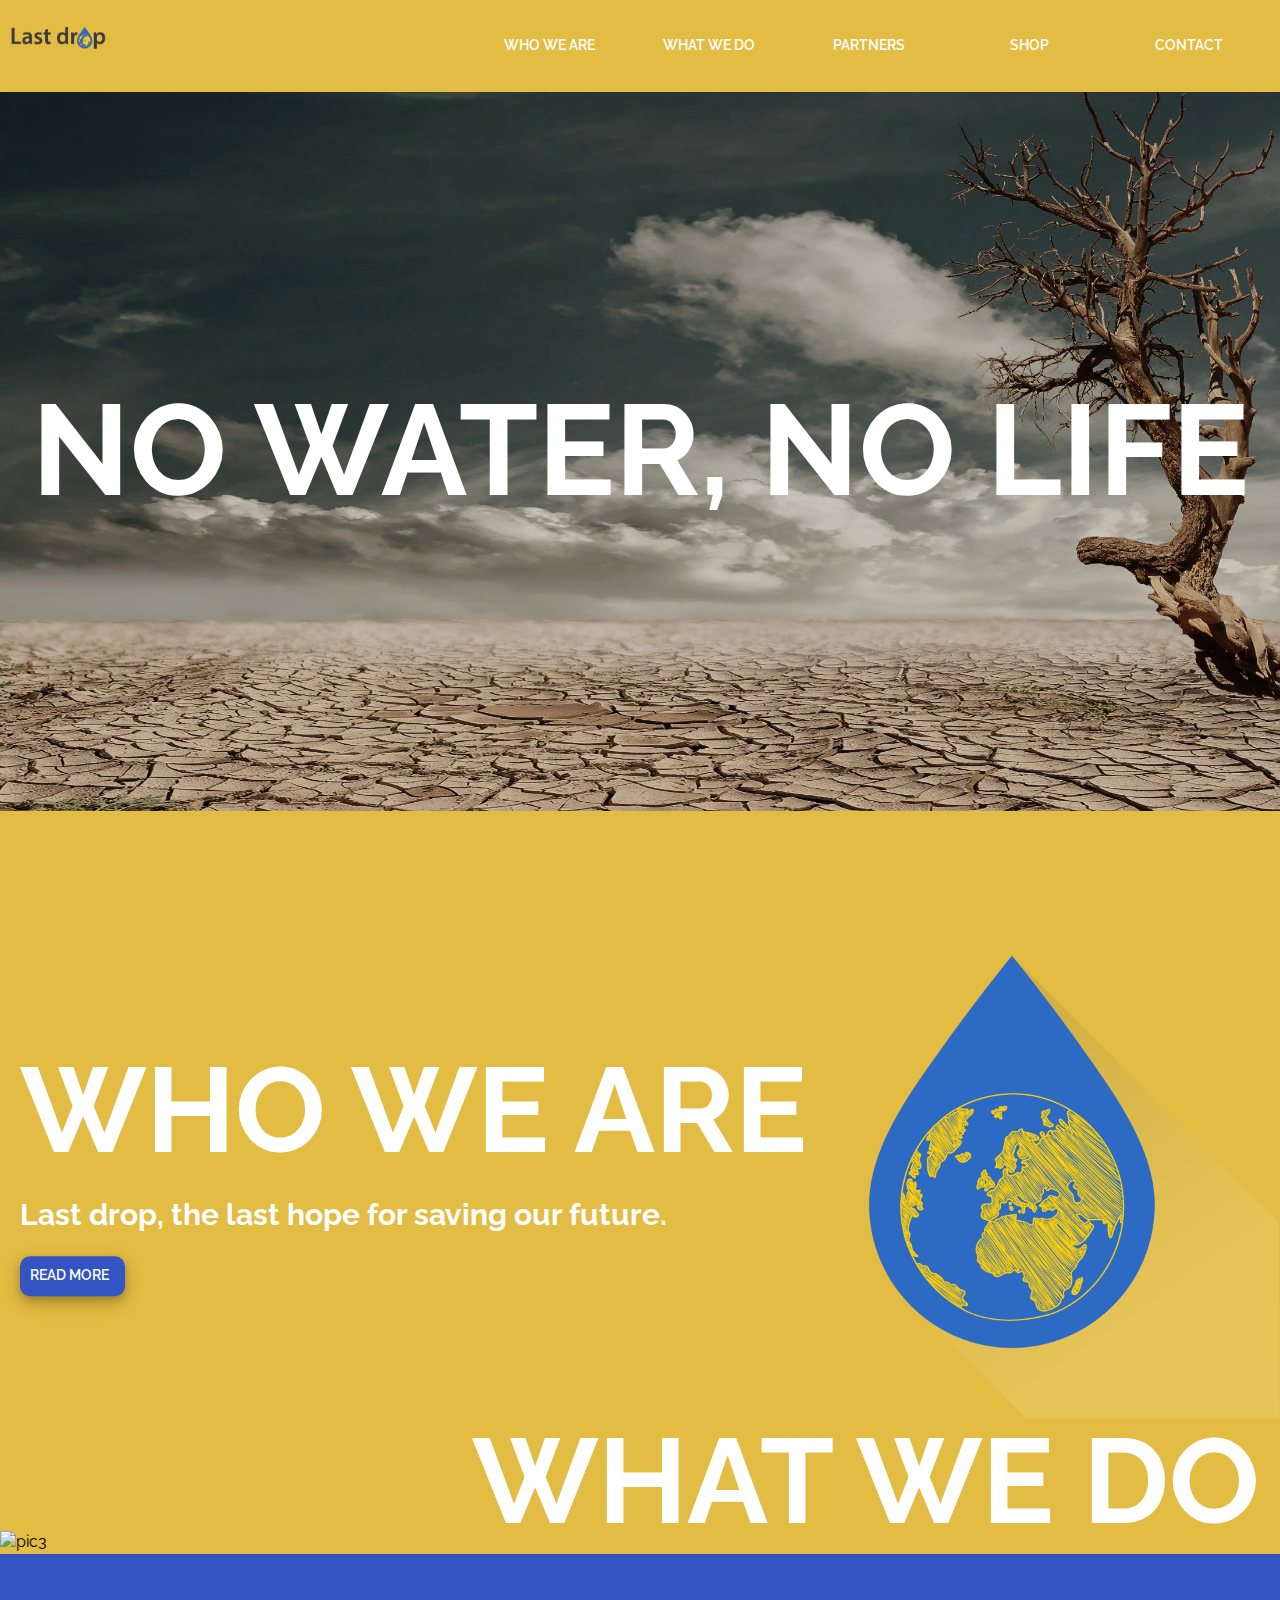
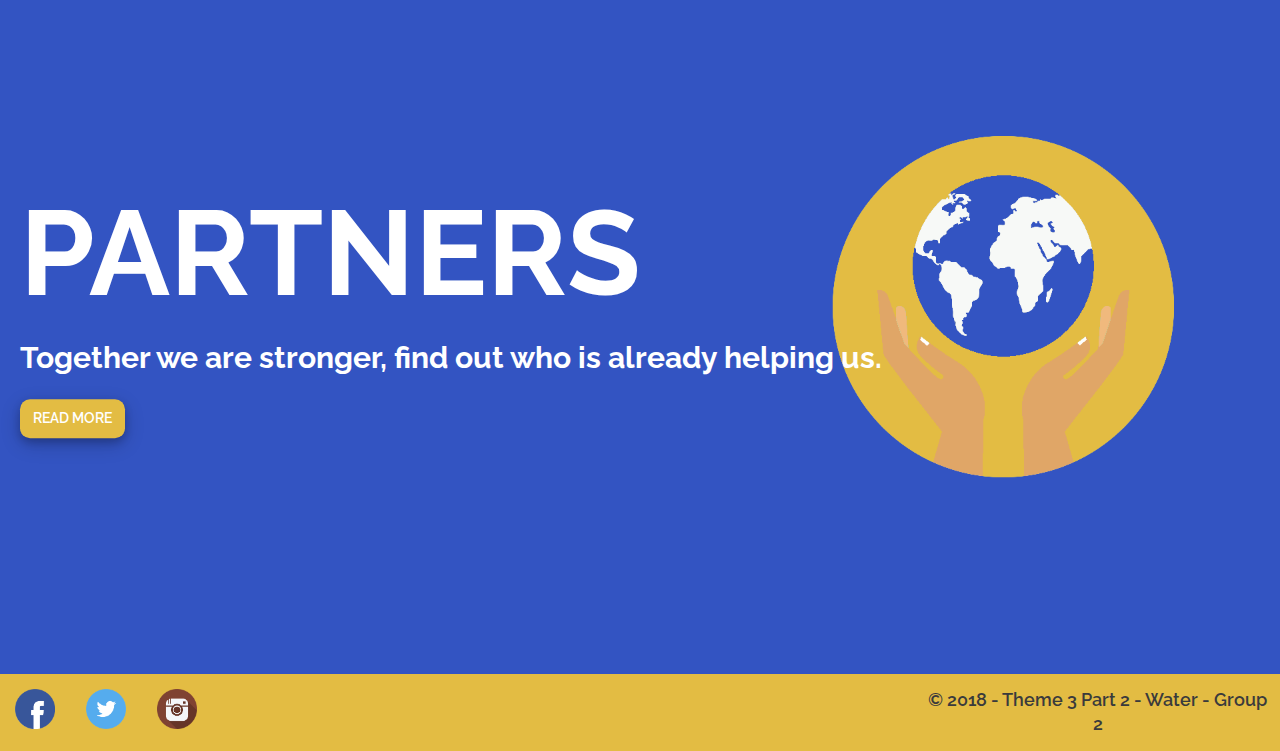
==== commit 8812139e: "Changes 3" ====
--- a/Water Project/index.html
+++ b/Water Project/index.html
@@ -18,6 +18,7 @@
     <li> <a href="what_we_do.html" class="button2">What we do</a> </li>
     <li> <a href="partners.html" class="button3">Partners</a> </li>
     <li> <a href="shop.html" class="button4">Shop</a> </li>
+	<li> <a href="x" class="button5">Contact</a> </li>
   </ul>
 </nav>
 <main1>
--- a/Water Project/main.css
+++ b/Water Project/main.css
@@ -32,13 +32,13 @@
     grid-gap: 10px;
     padding: 0;
     list-style: none;
-    grid-template-columns: repeat(4, 150px);
+    grid-template-columns: repeat(5, 150px);
 }
 nav img {
     display: grid;
     grid-area: img;
     margin-left: 2%;
-    margin-top: 4%;
+    margin-top: 5%;
     margin-bottom: 2%;
     width: 20%;
 }
@@ -99,6 +99,20 @@
     font-weight: 600;
 }
 nav a.button4:hover {
+    font-weight: 600;
+    color: #000;
+}
+nav a.button5 {
+    display: block;
+    text-decoration: none;
+    padding: 20px;
+    text-align: center;
+    color: white;
+    text-transform: uppercase;
+    font-size: 14px;
+    font-weight: 600;
+}
+nav a.button5:hover {
     font-weight: 600;
     color: #000;
 }
@@ -784,8 +798,8 @@
 nav img {
     display: block;
     text-align: left;
-    margin-top: 30%;
-    width: 80%;
+    margin-top: 80%;
+    width: 90%;
 }
 main1 section1, main1 section1 img, main1 section1 header, main1 section1 header h1, main1 section2, main1 section2 img, main1 section2 header, main1 section2 header h1, main1 section3, main1 section3 img, main1 section3 header, main1 section3 header h1, main1 section4, main1 section4 img, main1 section4 header, main1 section4 header h1 {
     font-size: 5vh;
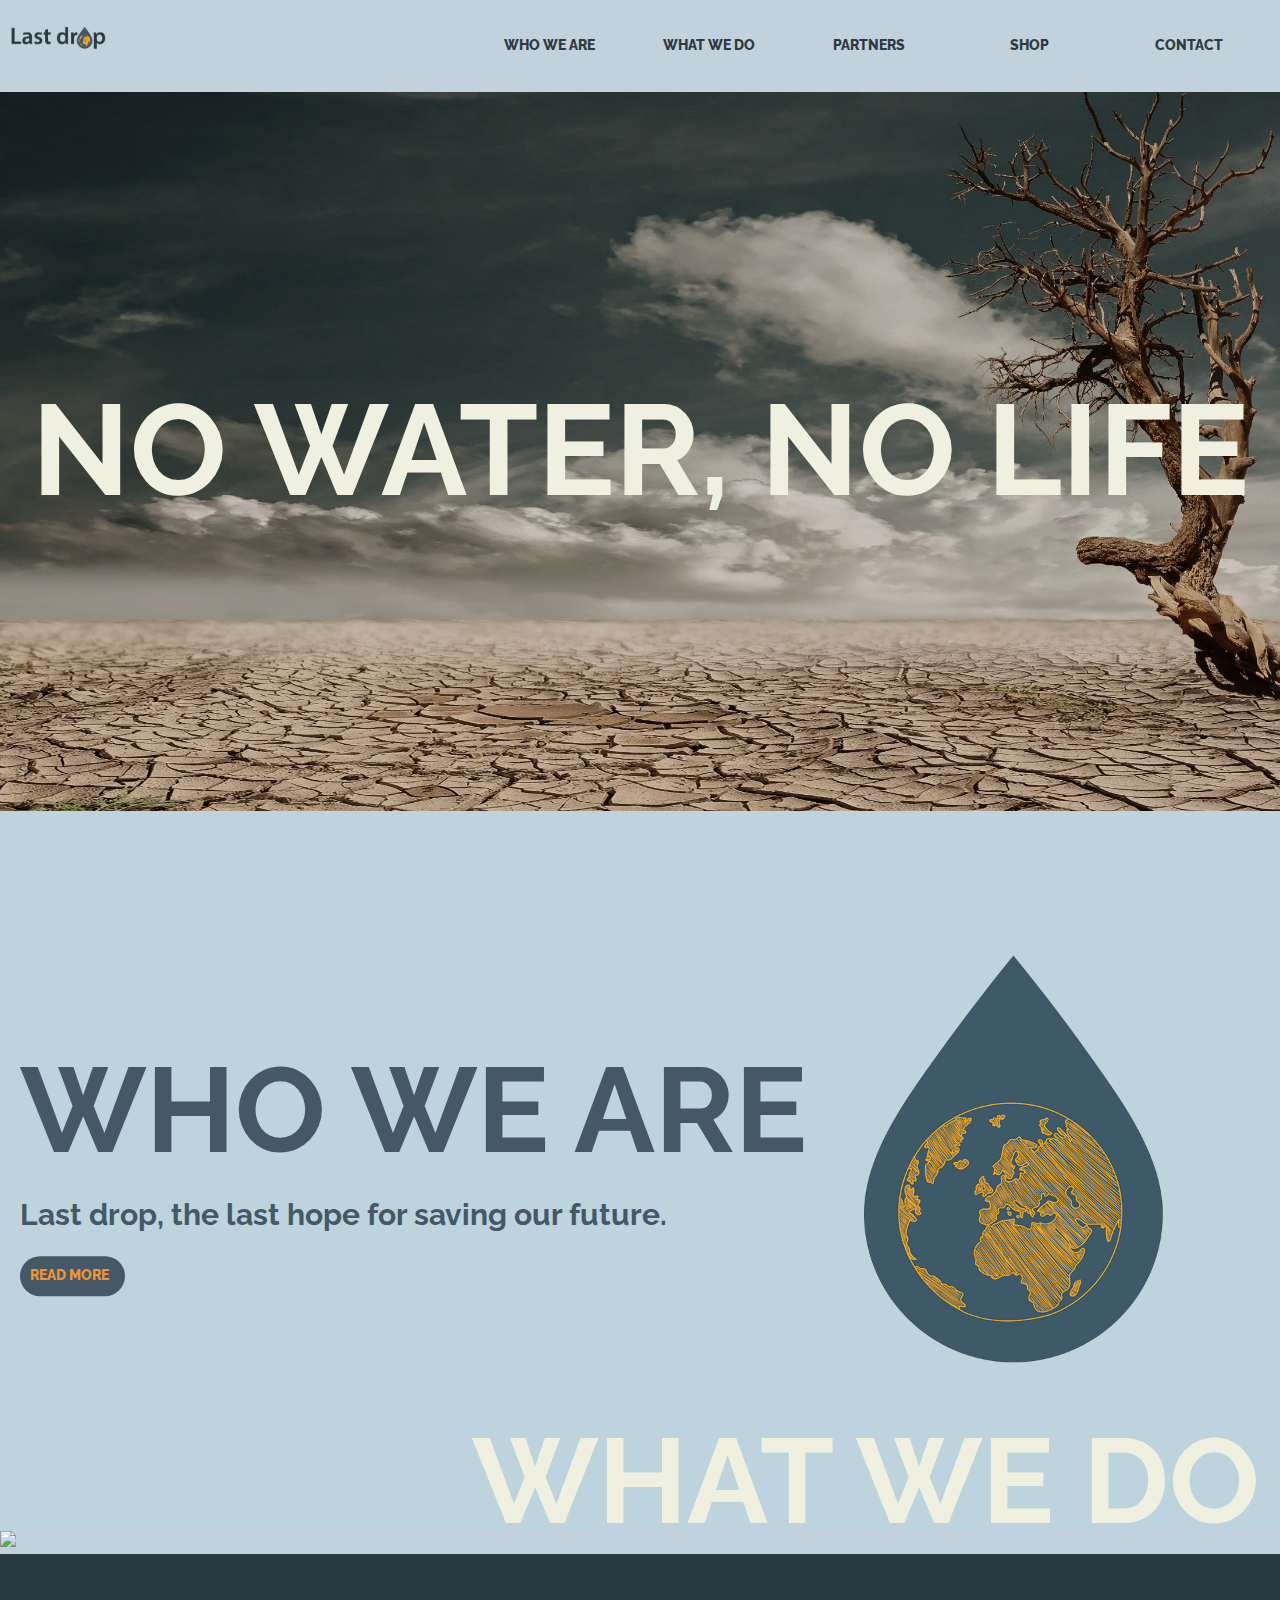
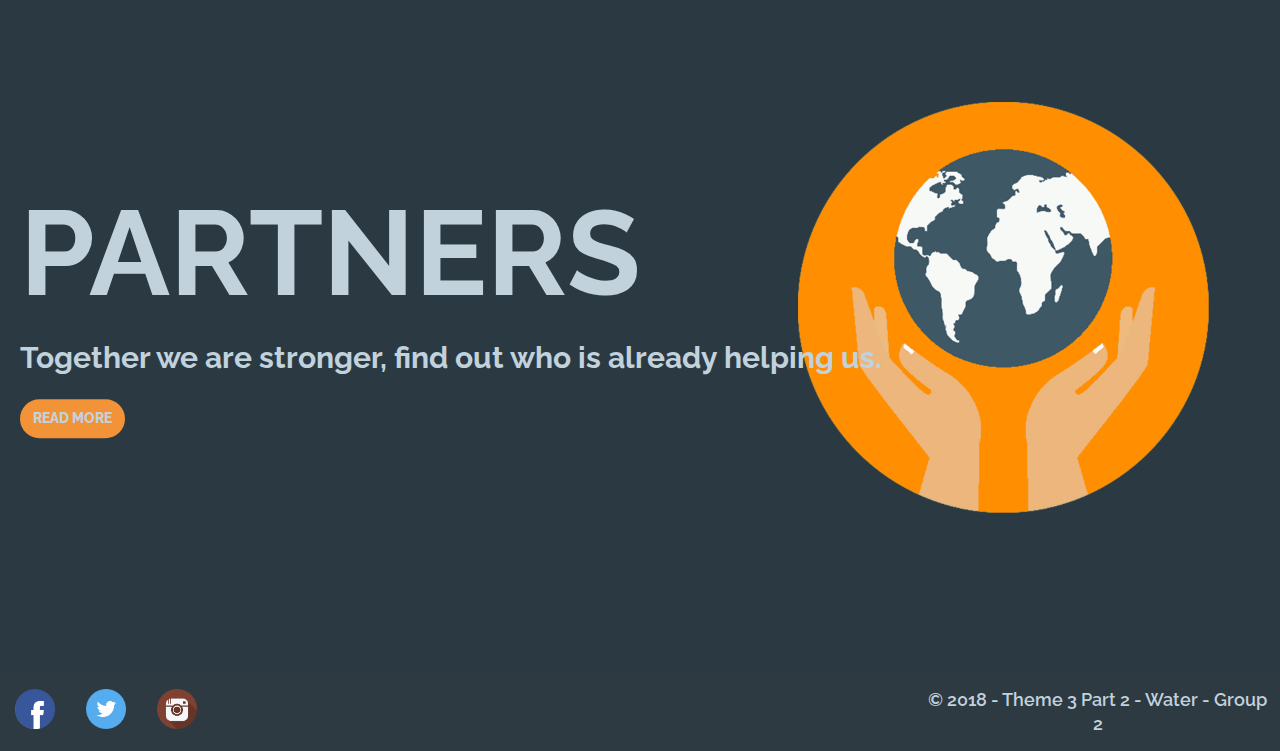
==== commit dc07cad1: "Changes 7" ====
--- a/Water Project/index.html
+++ b/Water Project/index.html
@@ -12,7 +12,7 @@
 <nav> 
   <!-- Logo --> 
   <!-- Menu --> 
-  <a href="index.html"><img src="Photos/lastdrop2.png" alt="logo"></a>
+  <a href="index.html"><img src="Photos/Logo2part2.png" alt="logo"></a>
   <ul>
     <li> <a href="who_we_are.html" class="button1">Who we are</a> </li>
     <li> <a href="what_we_do.html" class="button2">What we do</a> </li>
@@ -28,7 +28,7 @@
       <p></p>
     </header>
   </section1>
-  <section2> <img src="Photos/Artboard1.png" alt="pic2">
+  <section2> <img src="Photos/pic2mainpage.png" alt="pic2">
     <header>
       <h1>Who we are</h1>
       <p>Last drop, the last hope for saving our future.</p>
@@ -46,7 +46,7 @@
       </ul>
     </header>
   </section3>
-  <section4> <img src="Photos/mainpagepic2.png" alt="pic4">
+  <section4> <img src="Photos/pic1mainpage.png" alt="pic4">
     <header>
       <h1>Partners</h1>
       <p>Together we are stronger, find out who is already helping us.</p>
--- a/Water Project/main.css
+++ b/Water Project/main.css
@@ -6,7 +6,7 @@
 html {
     font-family: 'Raleway', sans-serif;
     box-sizing: border-box;
-    background: #E3BC43;
+    background: #c1d2dd;
 }
 body {
     margin: 0;
@@ -19,7 +19,7 @@
     max-width: 100%;
 }
 nav {
-    background-color: #E3BC43;
+    background-color: #c1d2dd;
     display: grid;
     grid-gap: 10px;
     grid-template-areas: 'img ul';
@@ -29,7 +29,7 @@
     margin-right: 2%;
     display: grid;
     justify-content: end;
-    grid-gap: 10px;
+	grid-gap: 10px;
     padding: 0;
     list-style: none;
     grid-template-columns: repeat(5, 150px);
@@ -51,70 +51,70 @@
     text-decoration: none;
     padding: 20px;
     text-align: center;
-    color: white;
+    color: #2e3a41;
     text-transform: uppercase;
     font-size: 14px;
-    font-weight: 600;
+    font-weight: 800;
 }
 nav a.button1:hover {
-    font-weight: 600;
-    color: #000;
+    font-weight: 800;
+    color: #f0f0e0;
 }
 nav a.button2 {
     display: block;
     text-decoration: none;
     padding: 20px;
     text-align: center;
-    color: white;
+    color: #2e3a41;
     text-transform: uppercase;
     font-size: 14px;
-    font-weight: 600;
+    font-weight: 800;
 }
 nav a.button2:hover {
-    font-weight: 600;
-    color: #000;
+    font-weight: 800;
+    color: #f0f0e0;
 }
 nav a.button3 {
     display: block;
     text-decoration: none;
     padding: 20px;
     text-align: center;
-    color: white;
+    color: #2e3a41;
     text-transform: uppercase;
     font-size: 14px;
-    font-weight: 600;
+    font-weight: 800;
 }
 nav a.button3:hover {
-    font-weight: 600;
-    color: #000;
+    font-weight: 800;
+    color: #f0f0e0;
 }
 nav a.button4 {
     display: block;
     text-decoration: none;
     padding: 20px;
     text-align: center;
-    color: white;
+    color: #2e3a41;
     text-transform: uppercase;
     font-size: 14px;
-    font-weight: 600;
+    font-weight: 800;
 }
 nav a.button4:hover {
-    font-weight: 600;
-    color: #000;
+    font-weight: 800;
+    color: #f0f0e0;
 }
 nav a.button5 {
     display: block;
     text-decoration: none;
     padding: 20px;
     text-align: center;
-    color: white;
+    color: #2e3a41;
     text-transform: uppercase;
     font-size: 14px;
-    font-weight: 600;
+    font-weight: 800;
 }
 nav a.button5:hover {
-    font-weight: 600;
-    color: #000;
+    font-weight: 800;
+    color: #f0f0e0;
 }
 main1 section1 {
     display: block;
@@ -140,12 +140,14 @@
 main1 section1 header h1 {
     font-size: 8em;
     margin: 0;
+	color: #f0f0e0;
 	font-weight: bolder;
     text-transform: uppercase;
 }
 main1 section1 header p {
     font-size: 2em;
 	font-weight: bold;
+	color: #f0f0e0;
     margin: 0;
 }
 main1 section2 {
@@ -174,11 +176,13 @@
 	font-weight: bolder;
     margin: auto auto auto 20px;
     text-transform: uppercase;
+	color: #445865;
     text-align: left;
 }
 main1 section2 header p {
     font-size: 1.5em;
 	font-weight: bold;
+	color: #445865;
     margin: auto auto auto 20px;
     text-align: left;
 }
@@ -192,26 +196,23 @@
 }
 main1 section2 header a.button1 {
     margin: auto auto auto 20px;
-    color: white;
-    background-color: #3354C2;
+    color: #f19336;
+    background-color: #445865;
     display: block;
     text-decoration: none;
     padding: 10px;
     text-transform: uppercase;
     font-size: 14px;
-    border-radius: 10px;
-    font-weight: 600;
-    box-shadow: 0 4px 8px 0 rgba(0, 0, 0, 0.2), 0 6px 20px 0 rgba(0, 0, 0, 0.19);
+    border-radius: 50px;
+    font-weight: 800;
 }
 main1 section2 header a.button1:hover {
-    font-weight: 600;
-    background: #3a3a3c;
-    color: #fff;
-    box-shadow: 0 4px 8px 0 rgba(0, 0, 0, 0.2), 0 6px 20px 0 rgba(0, 0, 0, 0.19);
+    opacity: 0.7;
 }
 main1 section3 {
     display: block;
     width: 100%;
+	color: #c1d2dd;
     position: relative;
 }
 main1 section3 img {
@@ -233,6 +234,7 @@
 main1 section3 header h1 {
     font-size: 6em;
 	font-weight: bolder;
+	color: #f0f0e0;
     margin: auto 20px auto auto;
     text-transform: uppercase;
     text-align: right;
@@ -240,6 +242,7 @@
 main1 section3 header p {
     font-size: 1.5em;
 	font-weight: bold;
+	color: #f0f0e0;
     margin: auto 20px auto auto;
     text-align: right;
 }
@@ -253,22 +256,18 @@
 }
 main1 section3 header a.button1 {
     margin: auto 20px auto auto;
-    color: #3a3a3c;
-    background-color: white;
+    color: #2e3a41;
+    background-color: #f0f0e0;
     display: block;
     text-decoration: none;
     padding: 10px;
     text-transform: uppercase;
     font-size: 14px;
-    border-radius: 10px;
-    font-weight: 600;
-    box-shadow: 0 4px 8px 0 rgba(0, 0, 0, 0.2), 0 6px 20px 0 rgba(0, 0, 0, 0.19);
+    border-radius: 50px;
+    font-weight: 800;
 }
 main1 section3 header a.button1:hover {
-    font-weight: 600;
-    background: #3a3a3c;
-    color: #fff;
-    box-shadow: 0 4px 8px 0 rgba(0, 0, 0, 0.2), 0 6px 20px 0 rgba(0, 0, 0, 0.19);
+    opacity: 0.7;
 }
 main1 section4 {
     display: block;
@@ -295,6 +294,7 @@
 main1 section4 header h1 {
     font-size: 6em;
 	font-weight: bolder;
+	color: #c1d2dd;
     text-transform: uppercase;
     margin: auto auto auto 20px;
     text-align: left;
@@ -302,6 +302,7 @@
 main1 section4 header p {
     font-size: 1.5em;
 	font-weight: bold;
+	color: #c1d2dd;
     margin: auto auto auto 20px;
     text-align: left;
 }
@@ -316,42 +317,73 @@
 }
 main1 section4 header a.button1 {
     margin: auto auto auto 20px;
-    color: white;
-    background-color: #E3BC43;
+    color: #c1d2dd;
+    background-color: #f19336;
     display: block;
     text-decoration: none;
     padding: 10px;
     text-transform: uppercase;
     font-size: 14px;
-    border-radius: 10px;
-    font-weight: 600;
-    box-shadow: 0 4px 8px 0 rgba(0, 0, 0, 0.2), 0 6px 20px 0 rgba(0, 0, 0, 0.19);
+    border-radius: 50px;
+    font-weight: 800;
 }
 main1 section4 header a.button1:hover {
-    font-weight: 600;
-    background: #3a3a3c;
-    color: #fff;
-    box-shadow: 0 4px 8px 0 rgba(0, 0, 0, 0.2), 0 6px 20px 0 rgba(0, 0, 0, 0.19);
+    opacity: 0.7;
 }
 main2 {
     display: grid;
+    grid-gap: 10px;
+    padding: 0;
+    text-align: center;
+    grid-template-areas: 'hr1'
+		'hr2';
+}
+main2 header1 {
+	display: grid;
+	grid-area: hr1;
 	background: url("Photos/rawpixel-659503-unsplash.png");
 	background-position: center top;
-  	background-repeat: no-repeat;
-  	background-size: cover;
-	width: 100%;
-	height: 100%;
+	background-repeat: no-repeat;
+	background-size: cover;
+	height: 750px;
+	grid-gap: 10px;
+}
+
+main2 header1 h1 {
+	font-size: 6em;
+	display: grid;
+	text-align: center;
+	justify-content: center;
+	align-content: center;
+	color: #2e3a41;
+	padding: 0;
+}
+main2 header2 {
+	display: grid;
+	grid-area: hr2;
+	background-color: #c1d2dd;
     grid-gap: 10px;
-    padding: 10px 10px 10px 10px;
-    text-align: center;
-    grid-template-areas: 's1 s2' 's3 s4' 's5 s6';
+	padding: 10px;
+    text-align: center;
+    grid-template-areas:
+		'he1 he1'
+		's1 s2'
+		's3 s4'
+		's5 s6';
 }
 main2 p {
     text-align: justify;
     display: grid;
     padding: 0;
     justify-content: center;
+	color: #2e3a41;
     grid-template-columns: 400px;
+}
+main2 header2 h1 {
+	font-size: 2em;
+	grid-area: he1;
+	padding: 10px;
+	color: #2e3a41;
 }
 main2 section1 {
     grid-area: s1;
@@ -386,17 +418,104 @@
 main2 img {
     width: 15%;
 }
-main2 section0 {
+main3 section1 {
     display: block;
     width: 100%;
     position: relative;
 }
-main2 section0 img {
+main3 section1 img {
+    height: 100%;
+    width: 100%;
+    display: block;
+}
+main3 section1 header {
+    position: absolute;
+    width: 100%;
+    padding: 0;
+    text-align: center;
+    top: 50%;
+    left: 50%;
+    color: #fff;
+    transform: translate(-50%, -50%);
+    -ms-transform: translate(-50%, -50%);
+}
+main3 section2 {
+	color: #c1d2dd;
+	display: grid;
+	grid-area: he1;
+    box-shadow: 0 4px 8px 0 rgba(0, 0, 0, 0.2), 0 6px 20px 0 rgba(0, 0, 0, 0.19);
+	grid-template-areas: 'he1 he2' 'he3 he4';
+}
+main3 section2 header1 {
+	display: grid;
+	grid-area: he1;
+	margin: 0 5px 5px 0;
+	padding: 10px;
+	height: 250px;
+	background-color: #445865;
+	justify-content: flex-start;
+	align-content: center;
+	text-align: center;
+}
+main3 section2 header2 {
+	display: grid;
+	grid-area: he2;
+	margin: 0 0 5px 5px;
+	padding: 10px;
+	height: 250px;
+	background-color: #445865;
+	justify-content: flex-start;
+	align-content: center;
+	text-align: center;
+}
+main3 section2 header3 {
+	display: grid;
+	grid-area: he3;
+	margin: 5px 5px 0 0;
+	padding: 10px;
+	height: 250px;
+	background-color: #445865;
+	justify-content: flex-start;
+	align-content: center;
+	text-align: center;
+}
+main3 section2 header4 {
+	display: grid;
+	grid-area: he4;
+	margin: 5px 10px 0 5px;
+	padding: 10px;
+	height: 250px;
+	background-color: #445865;
+	justify-content: flex-start;
+	align-content: center;
+	text-align: center;
+}
+main3 h1 {
+    font-size: 6em;
+    text-transform: uppercase;
+}
+main3 h2 {
+    font-size: 3em;
+    text-transform: uppercase;
+    margin: 1% 1% 1% 1%;
+}
+main3 p {
+	text-align: justify;
+    font-size: 1.5em;
+    margin: 1% 1% 1% 1%;
+}
+main4 section1 {
+	color: #c1d2dd;
+    display: block;
+    width: 100%;
+    position: relative;
+}
+main4 section1 img {
     max-height: 100%;
     max-height: 100%;
     display: block;
 }
-main2 section0 header {
+main4 section1 header {
     position: absolute;
     width: 100%;
     padding: 0;
@@ -407,119 +526,18 @@
     transform: translate(-50%, -50%);
     -ms-transform: translate(-50%, -50%);
 }
-main2 section0 header h1 {
-	font-size: 3.5em;
-    font-weight: bolder;
-    margin: 0;
-	text-align: justify;
-}
-main3 section1 {
-    display: block;
-    width: 100%;
-    position: relative;
-}
-main3 section1 img {
-    height: 100%;
-    width: 100%;
-    display: block;
-}
-main3 section1 header {
-    position: absolute;
-    width: 100%;
-    padding: 0;
-    text-align: center;
-    top: 50%;
-    left: 50%;
-    color: #fff;
-    transform: translate(-50%, -50%);
-    -ms-transform: translate(-50%, -50%);
-}
-main3 section2 {
-	color: white;
-	display: grid;
-	grid-area: he1;
-    grid-gap: 10px;
-	margin: 10px;
-    padding: 30px 30px;
-    box-shadow: 0 4px 8px 0 rgba(0, 0, 0, 0.2), 0 6px 20px 0 rgba(0, 0, 0, 0.19);
-    background-color: #3354C2;
-	grid-template-areas: 'he1 he2' 'he3 he4';
-}
-main3 section2 header1 {
-	display: grid;
-	grid-area: he1;
-	justify-content: flex-start;
-	align-content: flex-start;
-	text-align: center;
-}
-main3 section2 header2 {
-	display: grid;
-	grid-area: he2;
-	justify-content: flex-start;
-	align-content: flex-start;
-	text-align: center;
-}
-main3 section2 header3 {
-	display: grid;
-	grid-area: he3;
-	justify-content: flex-start;
-	align-content: flex-start;
-	text-align: center;
-}
-main3 section2 header4 {
-	display: grid;
-	grid-area: he4;
-	justify-content: flex-start;
-	align-content: flex-start;
-	text-align: center;
-}
-main3 h1 {
-    font-size: 6em;
-    text-transform: uppercase;
-}
-main3 h2 {
-    font-size: 3em;
-    text-transform: uppercase;
-    margin: 1% 1% 1% 1%;
-}
-main3 p {
-	text-align: justify;
-    font-size: 1.5em;
-    margin: 1% 1% 1% 1%;
-}
-main4 section1 {
-    display: block;
-    width: 100%;
-    position: relative;
-}
-main4 section1 img {
-    max-height: 100%;
-    max-height: 100%;
-    display: block;
-}
-main4 section1 header {
-    position: absolute;
-    width: 100%;
-    padding: 0;
-    text-align: center;
-    top: 20%;
-    left: 55%;
-    color: #000;
-    transform: translate(-50%, -50%);
-    -ms-transform: translate(-50%, -50%);
-}
 main4 section1 header h1 {
 	font-size: 3.5em;
     font-weight: bolder;
+	color: #2e3a41;
     margin: 0;
 	text-align: justify;
 }
 main4 section2 {
-	color: white;
-    display: grid;
-    column-gap: 10px;
+	color: #c1d2dd;
+    display: grid;
+	font-weight: 500;
     border-color: rgba(0,0,0,1.00);
-    margin: 10px 10px 10px 10px;
 	grid-template-areas: 'he1 he2';
 }
 main4 section2 header1 {
@@ -529,8 +547,9 @@
 	grid-area: he1;
     grid-gap: 10px;
     padding: 30px 30px;
+	margin: 0 5px 5px 0;
     box-shadow: 0 4px 8px 0 rgba(0, 0, 0, 0.2), 0 6px 20px 0 rgba(0, 0, 0, 0.19);
-    background-color: #3354C2;
+    background-color: #445865;
 }
 main4 section2 header2 {
     display: grid;
@@ -539,8 +558,9 @@
 	grid-area: he2;
     grid-gap: 10px;
     padding: 30px 30px;
+	margin: 0 0 5px 5px;
     box-shadow: 0 4px 8px 0 rgba(0, 0, 0, 0.2), 0 6px 20px 0 rgba(0, 0, 0, 0.19);
-    background-color: #3354C2;
+    background-color: #445865;
 }
 main4 section2 img {
 	display: grid;
@@ -549,7 +569,7 @@
 }
 main4 section2 h1 {
 	font-size: 2em;
-	color: #E3BC43;
+	color: #f0f0e0;
 }
 main4 section2 p {
 	text-align: justify;
@@ -557,14 +577,14 @@
 }
 main4 section3{
 	position: relative;
-	color: white;
+	color: #c1d2dd;
+	font-weight: 500;
     display: grid;
     align-items: center;
     justify-content: flex-start;
     padding: 15px;
-    margin: 10px 10px 10px 10px;
-    background-color: #3354C2;
-    box-shadow: 0 4px 8px 0 rgba(0, 0, 0, 0.2), 0 6px 20px 0 rgba(0, 0, 0, 0.19);
+    margin: 5px 0 0 0;
+    background-color: #445865;
 	grid-template-areas: 'img p';
 }
 main4 section3 header ul {
@@ -609,7 +629,7 @@
     align-items: flex-start;
 	font-size: 2em;
 	font-weight: bolder;
-	color: #E3BC43;
+	color: #f0f0e0;
 	text-align: left;
 }
 main4 section3 img {
@@ -624,98 +644,162 @@
 	width: 50px;
 	height: 50px;
 }
+main5 {
+    display: grid;
+    padding: 0;
+	line-height: 1.4;
+    grid-template-areas: 'hr1'
+		'hr2';
+}
+main5 header1 {
+	display: grid;
+	grid-area: hr1;
+	background-color: #2e3a41;
+	background-position: center top;
+	background-repeat: no-repeat;
+	background-size: cover;
+	height: 750px;
+}
 main5 section1 {
-    display: block;
-    width: 100%;
-    position: relative;
-}
-main5 section1 img {
-    max-height: 100%;
-    max-height: 100%;
-    display: block;
-}
-main5 section1 header1 {
-    position: absolute;
-    width: 100%;
-    padding: 0;
-    text-align: center;
-    top: 20%;
-    left: 55%;
-    color: #000;
-    transform: translate(-50%, -50%);
-    -ms-transform: translate(-50%, -50%);
-}
-main5 section1 header1 h1 {
-	font-size: 3.5em;
-    font-weight: bolder;
-    margin: 0;
-	text-align: justify;
-}
-main5 section1 header2 {
-    position: absolute;
-    width: 100%;
-    padding: 0;
-    text-align: center;
-    top: 20%;
-    left: 55%;
-    color: #000;
-    transform: translate(-50%, -50%);
-    -ms-transform: translate(-50%, -50%);
-}
-main5 section1 header2 h1 {
-	font-size: 3.5em;
-    font-weight: bolder;
-    margin: 0;
-	text-align: justify;
+	margin: 20px;
+}
+main5 header1 h1 {
+	font-size: 6em;
+	text-align: center;
+	color: #c1d2dd;
+	padding: 0;
+}
+main5 header1 p1,main5 header1 p3,main5 header1 p5 {
+    padding: 0;
+	font-size: 1.5em;
+	color: #c1d2dd;
+	font-weight: 700;
+}
+main5 header1 p2,main5 header1 p4,main5 header1 p6 {
+	padding: 0;
+	font-size: 1em;
+	color: #c1d2dd;
+	font-weight: 500;
+}
+main5 header2 {
+	display: grid;
+	grid-area: hr2;
+	background-color: #f19336;
+	background-position: center top;
+	background-repeat: no-repeat;
+	background-size: cover;
+	height: 750px;
 }
 main5 section2 {
-	color: white;
-    display: grid;
-    column-gap: 10px;
-    border-color: rgba(0,0,0,1.00);
-    margin: 10px 10px 10px 10px;
-	grid-template-areas: 'he1 he2';
-}
-main5 section2 header1 {
-    display: grid;
-	justify-content: flex-start;
-	align-content: flex-start;
-	grid-area: he1;
+	margin: 20px;
+}
+main5 header2 p1 {
+	color: #f0f0e0;
+	font-size: 2em;
+	font-weight: 900;
+}
+main5 header2 p2,main5 header2 p6,main5 header2 p7 {
+	padding: 0;
+	font-size: 1.5em;
+	color: #f0f0e0;
+	font-weight: 700;
+}
+main5 header2 h1 {
+	font-size: 6em;
+	text-align: center;
+	color: #f0f0e0;
+	padding: 0;
+}
+main5 header2 p3 {
+	color: #445865;
+	display: inline-block;
+	text-align: center;
+	border-radius: 10px;
+	text-decoration: none;
+	padding: 10px;
+	font-size: 1em;
+	font-weight: 500;
+	background: #f0f0e0;
+}
+main5 header2 p4 {
+	color: #445865;
+	display: inline-block;
+	text-align: center;
+	border-radius: 10px;
+	text-decoration: none;
+	padding: 10px;
+	font-size: 1em;
+	font-weight: 500;
+	background: #f0f0e0;
+}
+main5 header2 p5 {
+	color: #445865;
+	display: inline-block;
+	text-align: center;
+	border-radius: 10px;
+	text-decoration: none;
+	padding: 10px;
+	font-size: 1em;
+	font-weight: 500;
+	background: #f0f0e0;
+}
+main5 header1 section1 ul {
+    display: grid;
+    justify-content: center;
     grid-gap: 10px;
-    padding: 30px 30px;
-    box-shadow: 0 4px 8px 0 rgba(0, 0, 0, 0.2), 0 6px 20px 0 rgba(0, 0, 0, 0.19);
-    background-color: #3354C2;
-}
-main5 section2 header2 {
-    display: grid;
-	justify-content: flex-start;
-	align-content: flex-start;
-	grid-area: he2;
+    padding: 0;
+	margin-top: 30px;
+    list-style: none;
+	text-align: center;
+    grid-template-columns: 250px;
+}
+main5 header1 section1 a.button1 {
+    margin: auto auto auto 20px;
+    color: white;
+    background-color: #f19336;
+    display: block;
+    text-decoration: none;
+    padding: 20px;
+    text-transform: uppercase;
+    font-size: 20px;
+    border-radius: 50px;
+    font-weight: 800;
+}
+main5 header1 section1 a.button1:hover {
+    opacity: 0.7;
+}
+main5 header2 section2 ul {
+    display: grid;
+    justify-content: center;
     grid-gap: 10px;
-    padding: 30px 30px;
-    box-shadow: 0 4px 8px 0 rgba(0, 0, 0, 0.2), 0 6px 20px 0 rgba(0, 0, 0, 0.19);
-    background-color: #3354C2;
-}
-main5 section2 img {
-	display: grid;
-	width: 50px;
-	height: 50px;
-}
-main5 section2 h1 {
-	font-size: 2em;
-	color: #E3BC43;
-}
-main5 section2 p {
-	text-align: justify;
-	font-size: 1.2em;
+    padding: 0;
+	margin-top: 30px;
+    list-style: none;
+	text-align: center;
+    grid-template-columns: 250px;
+}
+main5 header2 section2 a.button1 {
+    margin: auto auto auto 20px;
+    color: #f0f0e0;
+    background-color: #2e3a41;
+    display: block;
+    text-decoration: none;
+    padding: 20px;
+    text-transform: uppercase;
+    font-size: 20px;
+    border-radius: 50px;
+    font-weight: 800;
+}
+main5 header2 section2 a.button1:hover {
+    opacity: 0.7;
 }
 footer {
-    background-color: #E3BC43;
+    background-color: #2e3a41;
     display: grid;
     grid-gap: 2%;
     height: 20%;
     grid-template-areas: 'fa sec1';
-    color: #3a3a3c;
+    color: #c1d2dd;
     font-weight: 600;
 }
 footer section1 {
@@ -811,6 +895,9 @@
 main1 section2 header p {
     width: 65%;
 }
+	main1 section3 header p {
+    width: 65%;
+}
 main1 section4 header p {
     width: 60%;
 }
@@ -818,6 +905,17 @@
     font-size: 2.5vh;
     grid-template-columns: 1fr;
 }
+	main2 header1 {
+	height: 200px;
+	}
+main2 header1 h1 {
+	font-size: 5vh;
+	grid-template-columns: 1fr;
+}
+main2 header2 h1 {
+	font-size: 3vh;
+	grid-template-columns: 1fr;
+}	
 main2 p {
     text-align: justify;
     display: grid;
@@ -879,6 +977,36 @@
 	font-size: 1.5vh;
 	grid-template-columns: 1fr; 
 }
+	main5 header1 {
+		height: 100%;
+	}
+	main5 header1 h1 {
+		font-size: 5vh;
+	}
+	main5 header1 p1,main5 header1 p3,main5 header1 p5 {
+		font-size: 3vh;
+	}
+	main5 header1 p2,main5 header1 p4,main5 header1 p6 {
+		font-size: 2.5vh;
+	}
+	main5 header2 {
+		height: 100%;
+	}
+	main5 header2 h1 {
+		font-size: 5vh;
+	}
+	main5 header2 p1 {
+		font-size: 3vh;
+	}
+	main5 header2 p2,main5 header2 p6,main5 header2 p7 {
+		font-size: 2.5vh;
+	}
+	main5 header2 p3,main5 header2 p4,main5 header2 p5 {
+		font-size: 2vh;
+	}
+	main5 header1 section1 {
+		grid-template-columns: 1fr; 
+	}
 footer {
     display: block;
     grid-template-columns: repeat(6, 1fr);
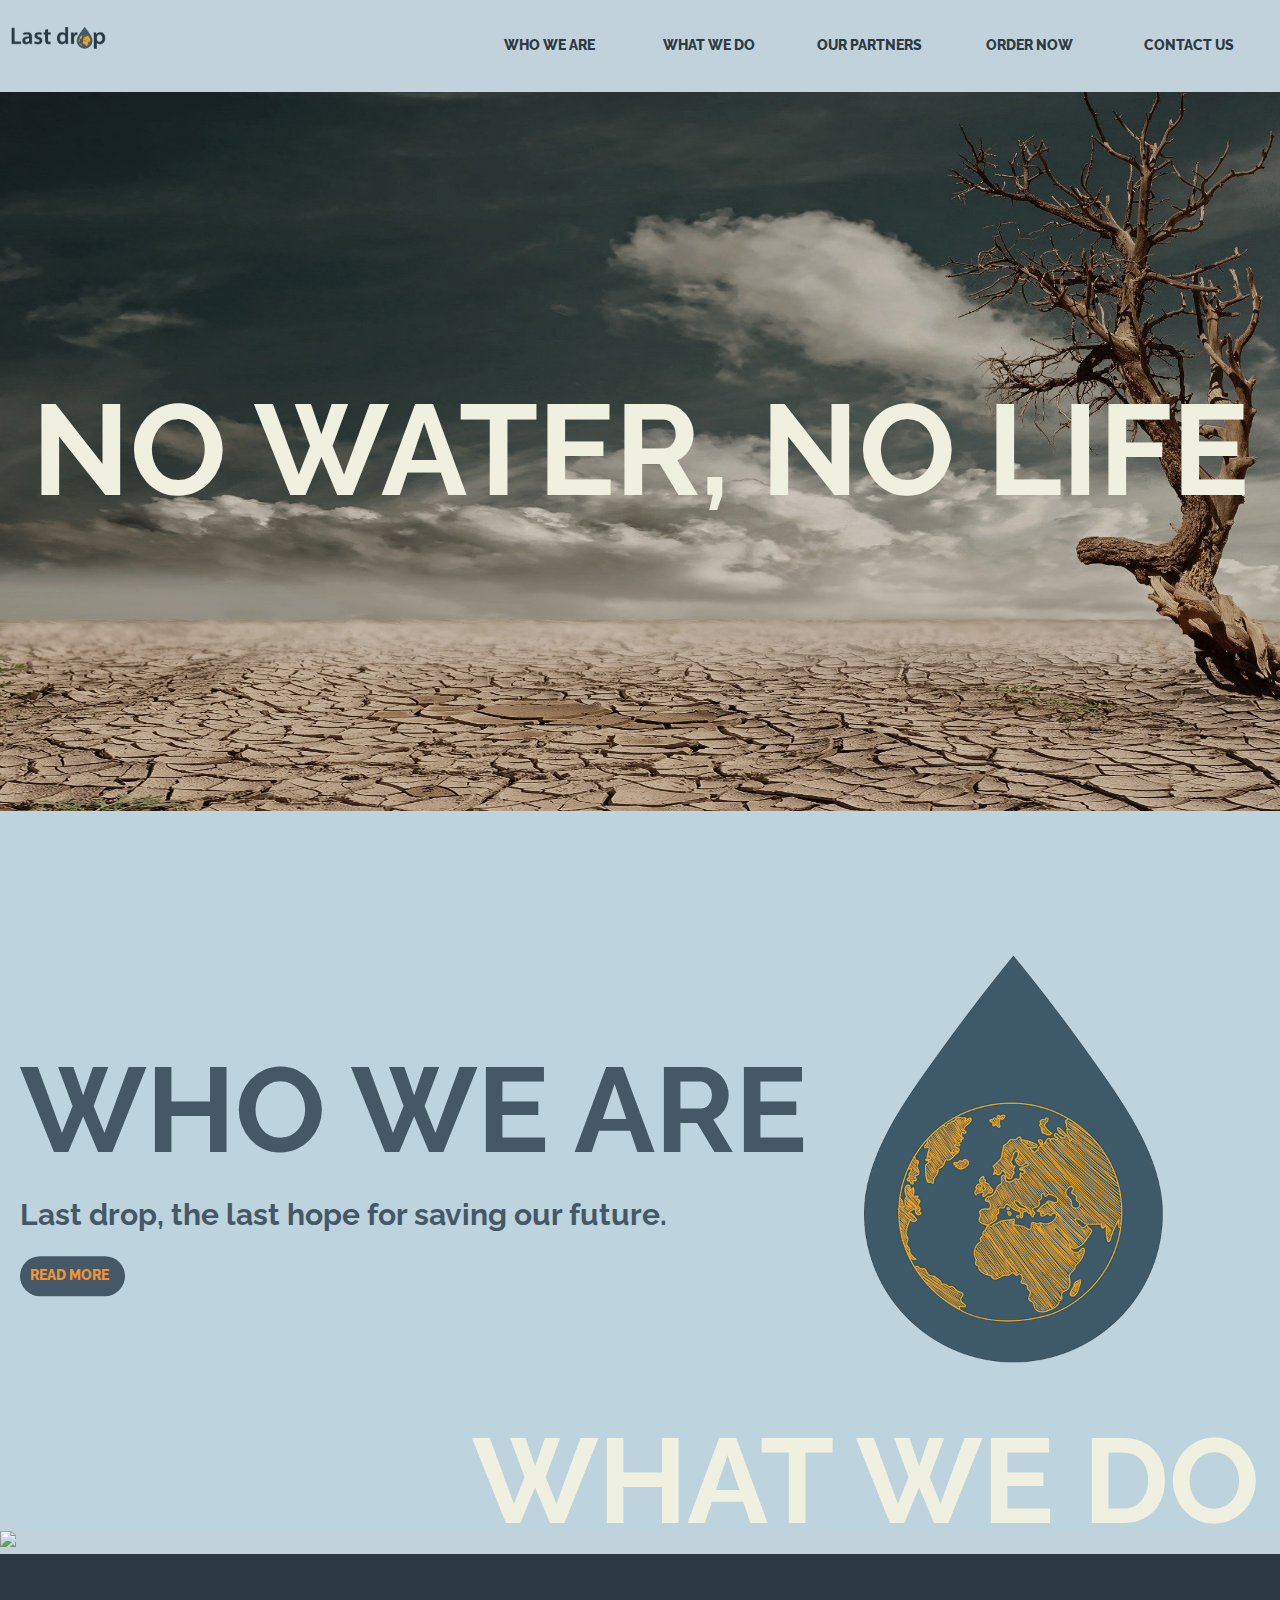
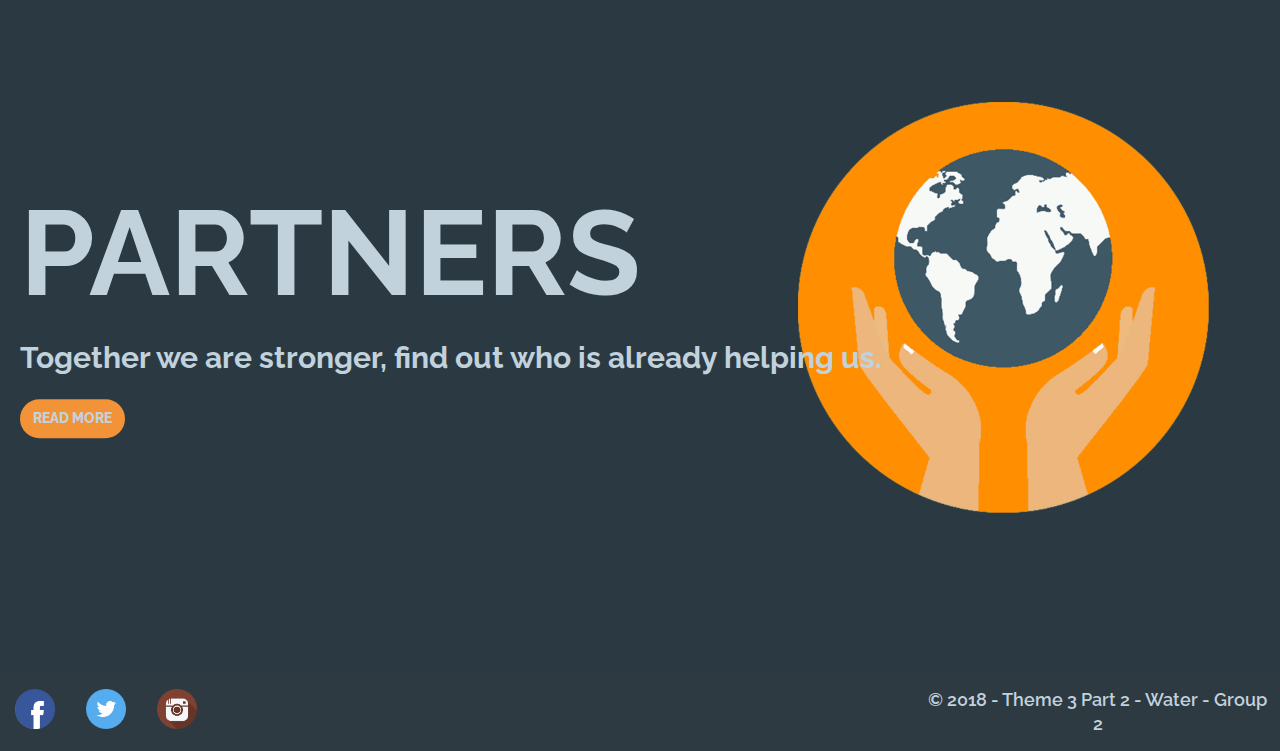
==== commit 1e52f471: "Changes 8" ====
--- a/Water Project/index.html
+++ b/Water Project/index.html
@@ -16,9 +16,9 @@
   <ul>
     <li> <a href="who_we_are.html" class="button1">Who we are</a> </li>
     <li> <a href="what_we_do.html" class="button2">What we do</a> </li>
-    <li> <a href="partners.html" class="button3">Partners</a> </li>
-    <li> <a href="shop.html" class="button4">Shop</a> </li>
-	<li> <a href="x" class="button5">Contact</a> </li>
+    <li> <a href="partners.html" class="button3">Our partners</a> </li>
+    <li> <a href="shop.html" class="button4">Order now</a> </li>
+    <li> <a href="x" class="button5">Contact us</a> </li>
   </ul>
 </nav>
 <main1>
--- a/Water Project/main.css
+++ b/Water Project/main.css
@@ -1026,4 +1026,3 @@
     align-content: center;
     grid-template-columns: 3fr;
 }
-}
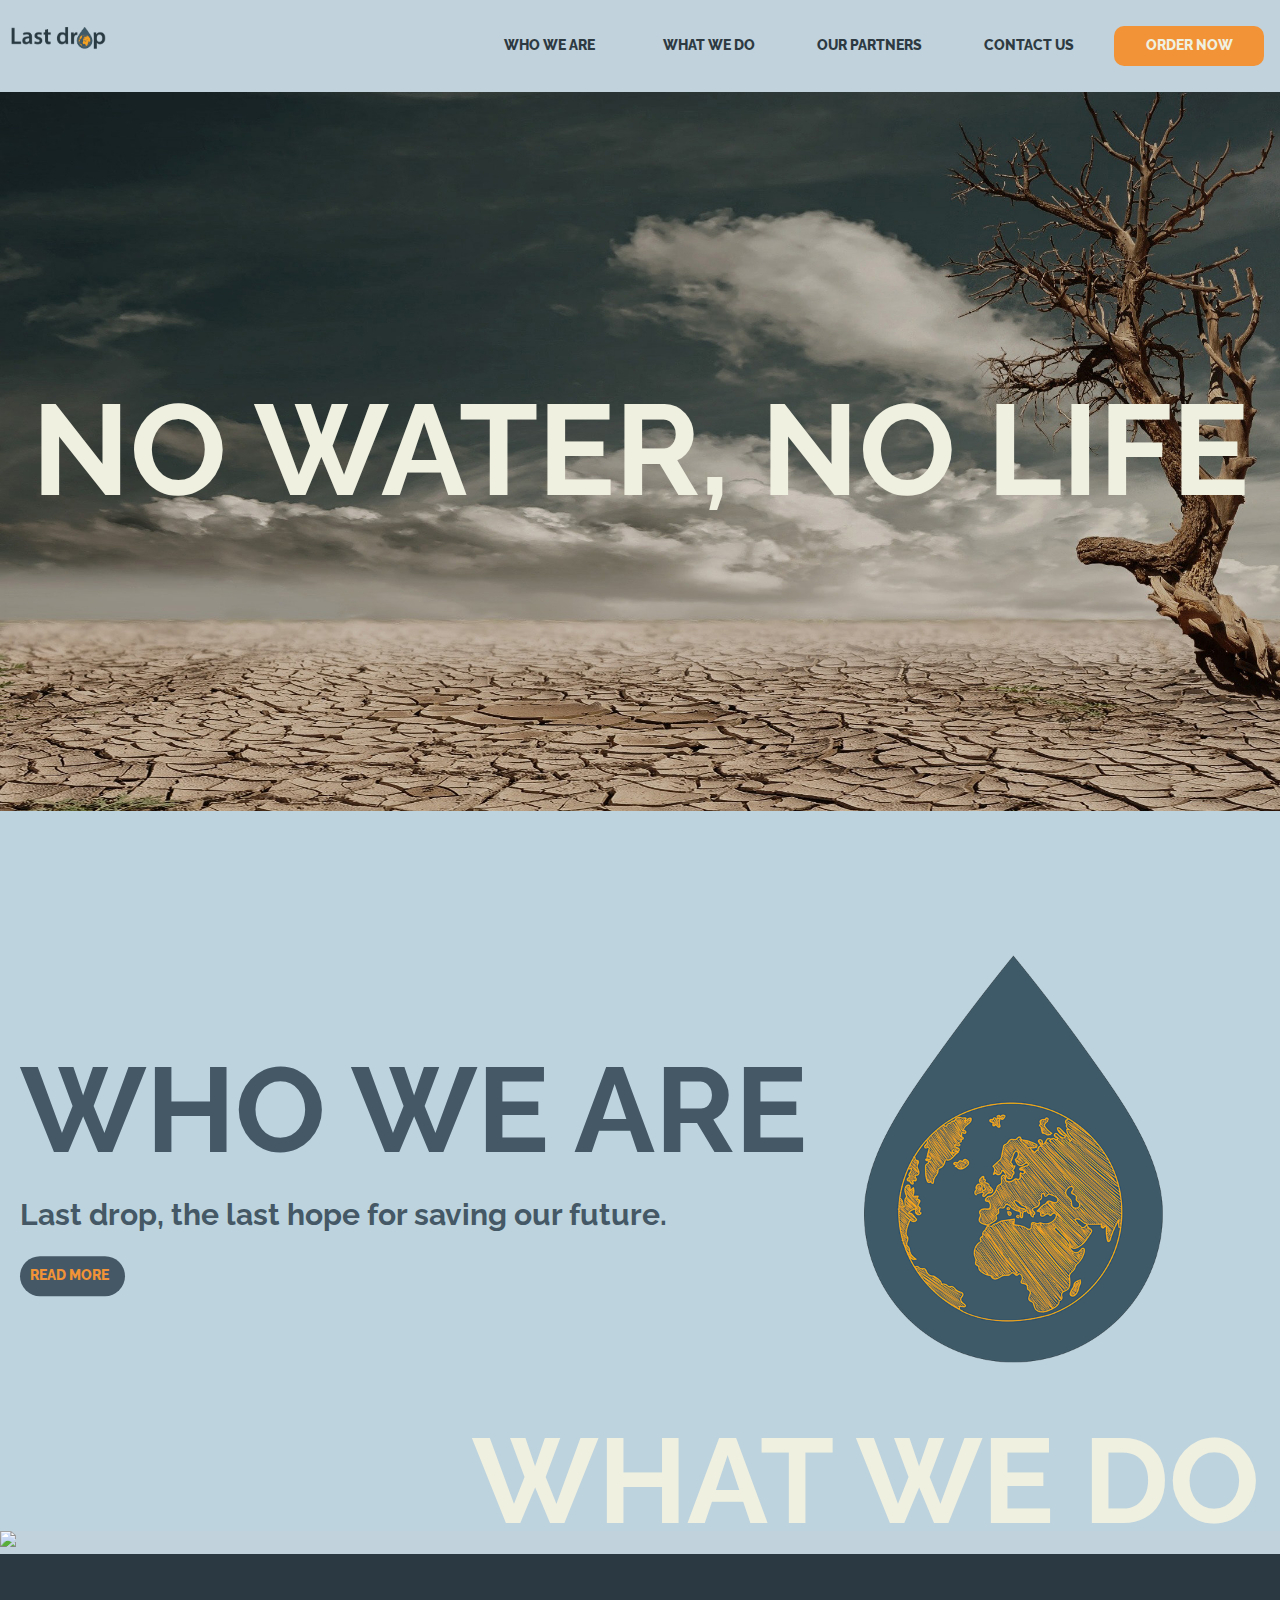
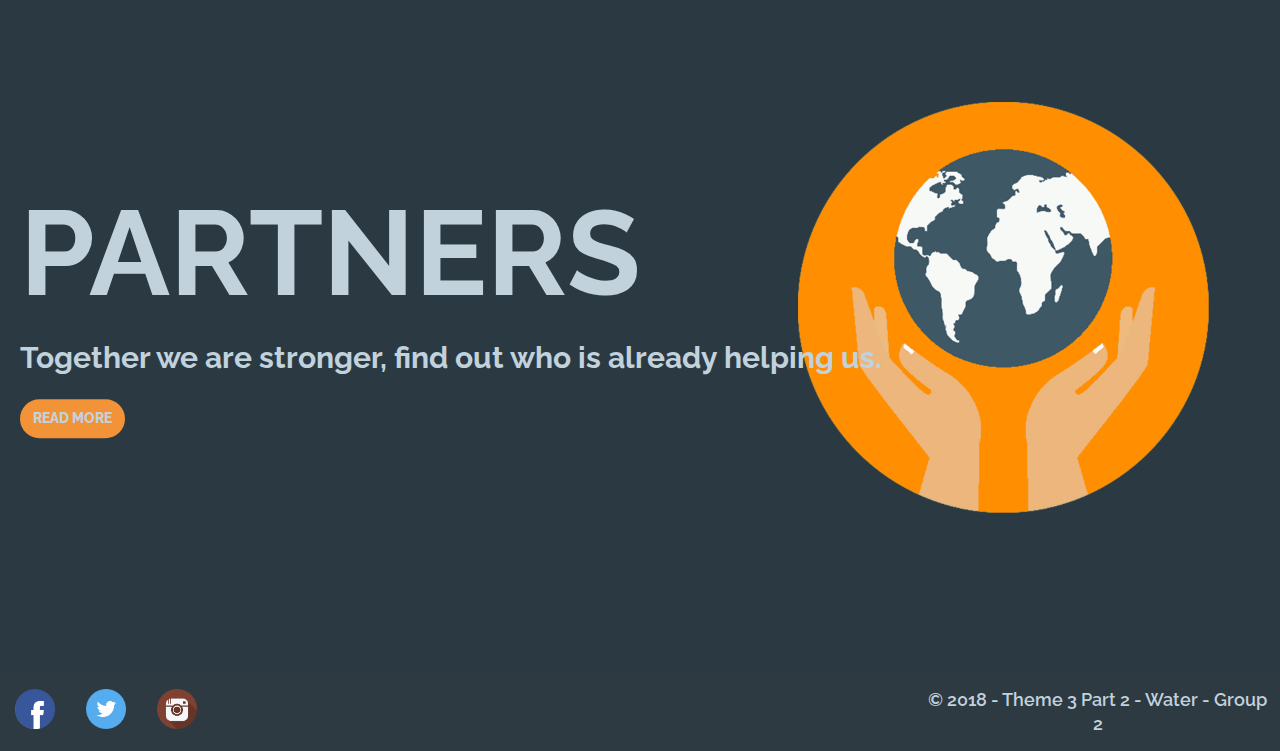
==== commit 33ef15ee: "Changes 12" ====
--- a/Water Project/index.html
+++ b/Water Project/index.html
@@ -17,8 +17,8 @@
     <li> <a href="who_we_are.html" class="button1">Who we are</a> </li>
     <li> <a href="what_we_do.html" class="button2">What we do</a> </li>
     <li> <a href="partners.html" class="button3">Our partners</a> </li>
+	<li> <a href="contact_us.html" class="button5">Contact us</a> </li>
     <li> <a href="shop.html" class="button4">Order now</a> </li>
-    <li> <a href="x" class="button5">Contact us</a> </li>
   </ul>
 </nav>
 <main1>
--- a/Water Project/main.css
+++ b/Water Project/main.css
@@ -91,19 +91,22 @@
 nav a.button4 {
     display: block;
     text-decoration: none;
-    padding: 20px;
-    text-align: center;
-    color: #2e3a41;
+    padding: 10px;
+    text-align: center;
+    color: #f0f0e0;
     text-transform: uppercase;
     font-size: 14px;
     font-weight: 800;
+    background-color: #f19336;
+    display: block;
+    border-radius: 10px;
 }
 nav a.button4:hover {
     font-weight: 800;
     color: #f0f0e0;
 }
 nav a.button5 {
-    display: block;
+	display: block;
     text-decoration: none;
     padding: 20px;
     text-align: center;
@@ -443,52 +446,55 @@
 	color: #c1d2dd;
 	display: grid;
 	grid-area: he1;
-    box-shadow: 0 4px 8px 0 rgba(0, 0, 0, 0.2), 0 6px 20px 0 rgba(0, 0, 0, 0.19);
 	grid-template-areas: 'he1 he2' 'he3 he4';
 }
 main3 section2 header1 {
 	display: grid;
 	grid-area: he1;
-	margin: 0 5px 5px 0;
+	margin: 0;
 	padding: 10px;
-	height: 250px;
+	height: 400px;
 	background-color: #445865;
-	justify-content: flex-start;
+	justify-content: center;
 	align-content: center;
 	text-align: center;
+	grid-template-columns: 500px;
 }
 main3 section2 header2 {
 	display: grid;
 	grid-area: he2;
-	margin: 0 0 5px 5px;
+	margin: 0;
 	padding: 10px;
-	height: 250px;
+	height: 400px;
 	background-color: #445865;
-	justify-content: flex-start;
+	justify-content: center;
 	align-content: center;
 	text-align: center;
+	grid-template-columns: 500px;
 }
 main3 section2 header3 {
 	display: grid;
 	grid-area: he3;
-	margin: 5px 5px 0 0;
+	margin: 0;
 	padding: 10px;
-	height: 250px;
+	height: 400px;
 	background-color: #445865;
-	justify-content: flex-start;
+	justify-content: center;
 	align-content: center;
 	text-align: center;
+	grid-template-columns: 500px;
 }
 main3 section2 header4 {
 	display: grid;
 	grid-area: he4;
-	margin: 5px 10px 0 5px;
+	margin: 0;
 	padding: 10px;
-	height: 250px;
+	height: 400px;
 	background-color: #445865;
-	justify-content: flex-start;
+	justify-content: center;
 	align-content: center;
 	text-align: center;
+	grid-template-columns: 500px;
 }
 main3 h1 {
     font-size: 6em;
@@ -547,8 +553,7 @@
 	grid-area: he1;
     grid-gap: 10px;
     padding: 30px 30px;
-	margin: 0 5px 5px 0;
-    box-shadow: 0 4px 8px 0 rgba(0, 0, 0, 0.2), 0 6px 20px 0 rgba(0, 0, 0, 0.19);
+	margin: 0;
     background-color: #445865;
 }
 main4 section2 header2 {
@@ -558,8 +563,7 @@
 	grid-area: he2;
     grid-gap: 10px;
     padding: 30px 30px;
-	margin: 0 0 5px 5px;
-    box-shadow: 0 4px 8px 0 rgba(0, 0, 0, 0.2), 0 6px 20px 0 rgba(0, 0, 0, 0.19);
+	margin: 0;
     background-color: #445865;
 }
 main4 section2 img {
@@ -583,7 +587,7 @@
     align-items: center;
     justify-content: flex-start;
     padding: 15px;
-    margin: 5px 0 0 0;
+    margin: 0;
     background-color: #445865;
 	grid-template-areas: 'img p';
 }
@@ -665,81 +669,88 @@
 }
 main5 header1 h1 {
 	font-size: 6em;
-	text-align: center;
+	text-align: left;
 	color: #c1d2dd;
 	padding: 0;
+	margin: 4% 0 4% 5%;
 }
 main5 header1 p1,main5 header1 p3,main5 header1 p5 {
     padding: 0;
+	font-size: 2em;
+	color: #c1d2dd;
+	font-weight: 700;
+	margin: 4% 0 4% 5%;
+}
+main5 header1 p2,main5 header1 p4,main5 header1 p6 {
+	padding: 0;
 	font-size: 1.5em;
 	color: #c1d2dd;
-	font-weight: 700;
-}
-main5 header1 p2,main5 header1 p4,main5 header1 p6 {
-	padding: 0;
-	font-size: 1em;
-	color: #c1d2dd;
 	font-weight: 500;
+	margin: 4% 0 4% 5%;
 }
 main5 header2 {
 	display: grid;
 	grid-area: hr2;
-	background-color: #f19336;
+	background-color: #c1d2dd;
 	background-position: center top;
 	background-repeat: no-repeat;
 	background-size: cover;
 	height: 750px;
 }
 main5 section2 {
-	margin: 20px;
+	margin: 1%;
 }
 main5 header2 p1 {
-	color: #f0f0e0;
-	font-size: 2em;
+	color: #2e3a41;
+	font-size: 3em;
 	font-weight: 900;
+	margin: 4% 0 4% 5%;
 }
 main5 header2 p2,main5 header2 p6,main5 header2 p7 {
 	padding: 0;
-	font-size: 1.5em;
-	color: #f0f0e0;
+	font-size: 2em;
+	color: #2e3a41;
 	font-weight: 700;
+	margin: 4% 0 4% 5%;
 }
 main5 header2 h1 {
 	font-size: 6em;
-	text-align: center;
-	color: #f0f0e0;
+	text-align: left;
+	color: #2e3a41;
 	padding: 0;
+	margin: 4% 0 4% 5%;
 }
 main5 header2 p3 {
-	color: #445865;
+	color: #2e3a41;
 	display: inline-block;
 	text-align: center;
 	border-radius: 10px;
 	text-decoration: none;
 	padding: 10px;
-	font-size: 1em;
+	font-size: 1.5em;
 	font-weight: 500;
 	background: #f0f0e0;
+	margin: 0 0 0 5%;
 }
 main5 header2 p4 {
-	color: #445865;
+	color: #2e3a41;
 	display: inline-block;
 	text-align: center;
 	border-radius: 10px;
 	text-decoration: none;
 	padding: 10px;
-	font-size: 1em;
+	font-size: 1.5em;
 	font-weight: 500;
 	background: #f0f0e0;
 }
 main5 header2 p5 {
-	color: #445865;
+	color: #2e3a41;
 	display: inline-block;
 	text-align: center;
 	border-radius: 10px;
 	text-decoration: none;
 	padding: 10px;
-	font-size: 1em;
+	font-size: 1.5em;
 	font-weight: 500;
 	background: #f0f0e0;
 }
@@ -751,17 +762,17 @@
 	margin-top: 30px;
     list-style: none;
 	text-align: center;
-    grid-template-columns: 250px;
+    grid-template-columns: 350px;
 }
 main5 header1 section1 a.button1 {
     margin: auto auto auto 20px;
-    color: white;
-    background-color: #f19336;
-    display: block;
-    text-decoration: none;
-    padding: 20px;
-    text-transform: uppercase;
-    font-size: 20px;
+    color: #2e3a41;
+    background-color: #c1d2dd;
+    display: block;
+    text-decoration: none;
+    padding: 30px;
+    text-transform: uppercase;
+    font-size: 30px;
     border-radius: 50px;
     font-weight: 800;
 }
@@ -776,17 +787,17 @@
 	margin-top: 30px;
     list-style: none;
 	text-align: center;
-    grid-template-columns: 250px;
+    grid-template-columns: 350px;
 }
 main5 header2 section2 a.button1 {
     margin: auto auto auto 20px;
-    color: #f0f0e0;
+    color: #c1d2dd;
     background-color: #2e3a41;
     display: block;
     text-decoration: none;
-    padding: 20px;
-    text-transform: uppercase;
-    font-size: 20px;
+    padding: 30px;
+    text-transform: uppercase;
+    font-size: 30px;
     border-radius: 50px;
     font-weight: 800;
 }
@@ -982,30 +993,34 @@
 	}
 	main5 header1 h1 {
 		font-size: 5vh;
+		margin-left: 1%;
 	}
 	main5 header1 p1,main5 header1 p3,main5 header1 p5 {
 		font-size: 3vh;
+		margin-left: 1%;
 	}
 	main5 header1 p2,main5 header1 p4,main5 header1 p6 {
 		font-size: 2.5vh;
+		margin-left: 1%;
 	}
 	main5 header2 {
 		height: 100%;
 	}
 	main5 header2 h1 {
 		font-size: 5vh;
+		margin-left: 1%;
 	}
 	main5 header2 p1 {
 		font-size: 3vh;
+		margin-left: 1%;
 	}
 	main5 header2 p2,main5 header2 p6,main5 header2 p7 {
 		font-size: 2.5vh;
+		margin-left: 1%;
 	}
 	main5 header2 p3,main5 header2 p4,main5 header2 p5 {
 		font-size: 2vh;
-	}
-	main5 header1 section1 {
-		grid-template-columns: 1fr; 
+		margin-left: 1%;
 	}
 footer {
     display: block;
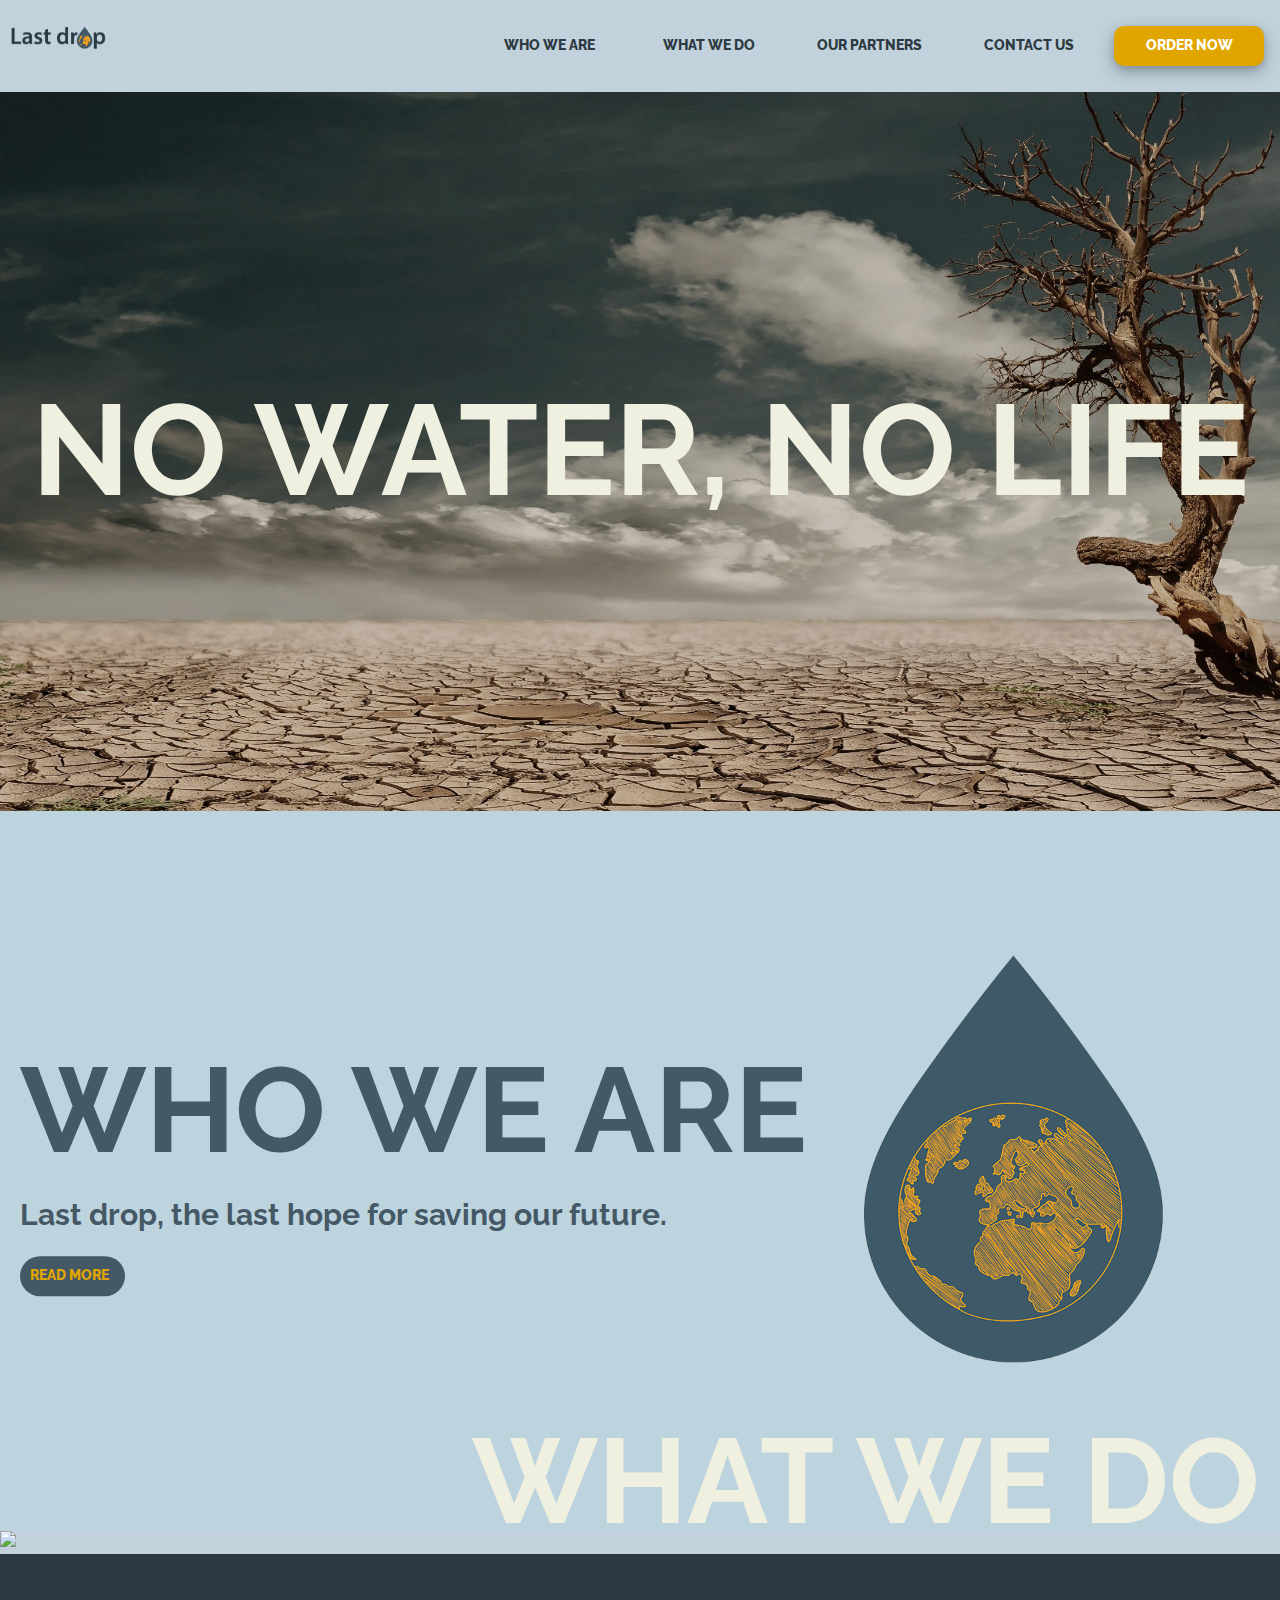
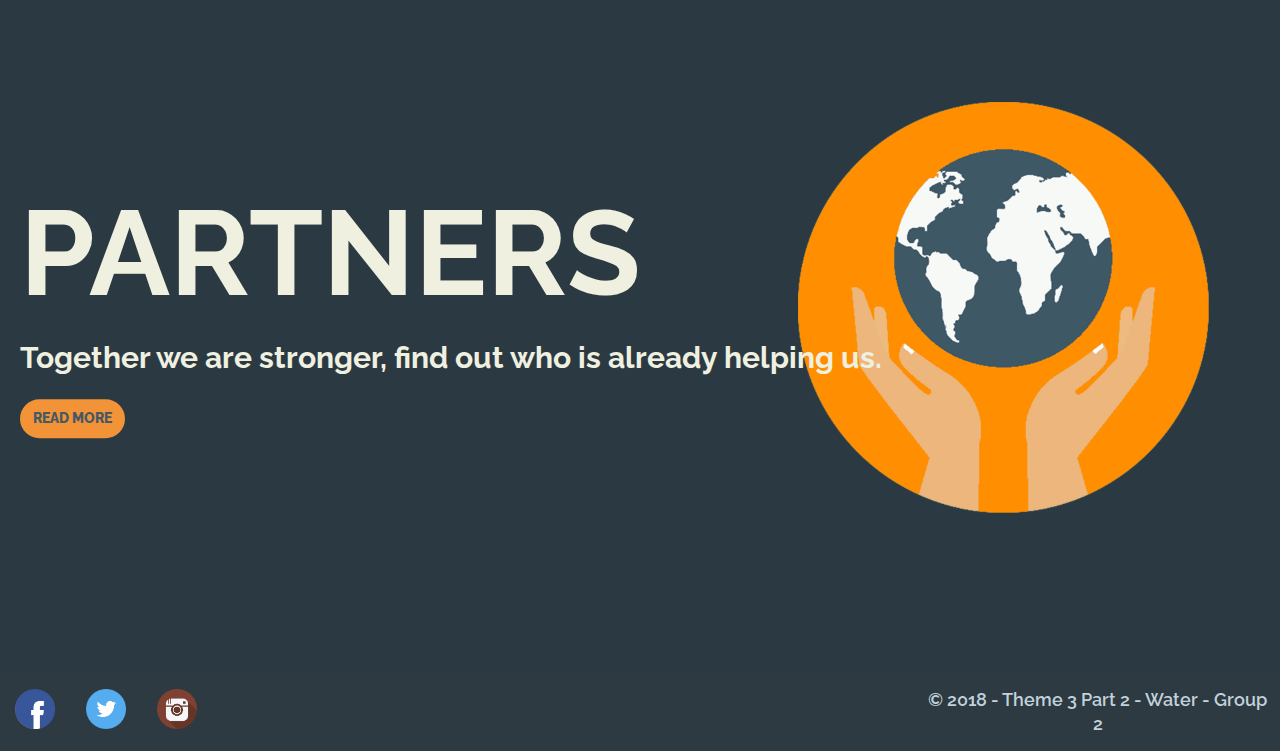
==== commit 8628f9b6: "Changes 13" ====
--- a/Water Project/index.html
+++ b/Water Project/index.html
@@ -5,7 +5,7 @@
 <meta name="viewport" content="width=device-width, initial-scale=1">
 <link rel="stylesheet" href="main.css">
 <link href="https://fonts.googleapis.com/css?family=Raleway:100,100i,200,200i,300,300i,400,400i,500,500i,600,600i,700,700i,800,800i,900,900i&amp;subset=latin-ext" rel="stylesheet">
-<title>Water Project</title>
+<title>Last Drop</title>
 </head>
 
 <body>
@@ -13,13 +13,13 @@
   <!-- Logo --> 
   <!-- Menu --> 
   <a href="index.html"><img src="Photos/Logo2part2.png" alt="logo"></a>
-  <ul>
-    <li> <a href="who_we_are.html" class="button1">Who we are</a> </li>
-    <li> <a href="what_we_do.html" class="button2">What we do</a> </li>
-    <li> <a href="partners.html" class="button3">Our partners</a> </li>
-	<li> <a href="contact_us.html" class="button5">Contact us</a> </li>
-    <li> <a href="shop.html" class="button4">Order now</a> </li>
-  </ul>
+      <ul>
+          <li> <a href="who_we_are.html" class="button1">Who we are</a> </li>
+          <li> <a href="what_we_do.html" class="button2">What we do</a> </li>
+          <li> <a href="our_partners.html" class="button3">Our partners</a> </li>
+          <li> <a href="contact_us.html" class="button4">Contact us</a> </li>
+          <li> <a href="order_now.html" class="button5">Order now</a> </li>
+      </ul>
 </nav>
 <main1>
   <section1> <img src="Photos/1.jpg" alt="pic1">
@@ -61,8 +61,6 @@
     <a href="#" class="fa fa-facebook"><img src="Photos/facebook.png" alt="fb"/></a> <a href="#" class="fa fa-twitter"><img src="Photos/twitter.png" alt="twt"/></a> <a href="#" class="fa fa-instagram"><img src="Photos/1379462.png" alt="inst"/></a>
   </ul>
   <section1>
-    <!--<p1><a href="#">Phone: +45 20 30 40 50</a></p1>-->
-    <!--<p2><a href="#">E-mail: waterhope@water.dk</a></p2>-->
     <p3>© 2018 - Theme 3 Part 2 - Water - Group 2</p3>
   </section1>
 </footer>
--- a/Water Project/main.css
+++ b/Water Project/main.css
@@ -91,29 +91,36 @@
 nav a.button4 {
     display: block;
     text-decoration: none;
+    padding: 20px;
+    text-align: center;
+    color: #2e3a41;
+    text-transform: uppercase;
+    font-size: 14px;
+    font-weight: 800;
+}
+nav a.button4:hover {
+    font-weight: 800;
+    color: #f0f0e0;
+}
+nav a.button5 {
+    display: block;
+    text-decoration: none;
+    padding: 20px;
+    text-align: center;
+    color: #2e3a41;
+    text-transform: uppercase;
+    font-size: 14px;
+    font-weight: 800;
+    background-color: #e1a500;
+    display: block;
+    text-decoration: none;
     padding: 10px;
     text-align: center;
-    color: #f0f0e0;
+    color: white;
     text-transform: uppercase;
     font-size: 14px;
-    font-weight: 800;
-    background-color: #f19336;
-    display: block;
     border-radius: 10px;
-}
-nav a.button4:hover {
-    font-weight: 800;
-    color: #f0f0e0;
-}
-nav a.button5 {
-	display: block;
-    text-decoration: none;
-    padding: 20px;
-    text-align: center;
-    color: #2e3a41;
-    text-transform: uppercase;
-    font-size: 14px;
-    font-weight: 800;
+    box-shadow: 0 4px 8px 0 rgba(0, 0, 0, 0.2), 0 6px 20px 0 rgba(0, 0, 0, 0.19);
 }
 nav a.button5:hover {
     font-weight: 800;
@@ -199,7 +206,7 @@
 }
 main1 section2 header a.button1 {
     margin: auto auto auto 20px;
-    color: #f19336;
+    color: #e1a500;
     background-color: #445865;
     display: block;
     text-decoration: none;
@@ -297,7 +304,7 @@
 main1 section4 header h1 {
     font-size: 6em;
 	font-weight: bolder;
-	color: #c1d2dd;
+	color: #f0f0e0;
     text-transform: uppercase;
     margin: auto auto auto 20px;
     text-align: left;
@@ -305,7 +312,7 @@
 main1 section4 header p {
     font-size: 1.5em;
 	font-weight: bold;
-	color: #c1d2dd;
+	color: #f0f0e0;
     margin: auto auto auto 20px;
     text-align: left;
 }
@@ -320,7 +327,7 @@
 }
 main1 section4 header a.button1 {
     margin: auto auto auto 20px;
-    color: #c1d2dd;
+    color: #445865;
     background-color: #f19336;
     display: block;
     text-decoration: none;
@@ -344,11 +351,11 @@
 main2 header1 {
 	display: grid;
 	grid-area: hr1;
-	background: url("Photos/rawpixel-659503-unsplash.png");
+	background: url("Photos/puzzle3.jpg");
 	background-position: center top;
 	background-repeat: no-repeat;
 	background-size: cover;
-	height: 750px;
+	height: 800px;
 	grid-gap: 10px;
 }
 
@@ -443,61 +450,52 @@
     -ms-transform: translate(-50%, -50%);
 }
 main3 section2 {
-	color: #c1d2dd;
+	color: #f0f0e0;
+	display: grid;
+	grid-template-areas: 'he1 he2' 'he3 he4';
+}
+main3 section2 header1 {
 	display: grid;
 	grid-area: he1;
-	grid-template-areas: 'he1 he2' 'he3 he4';
-}
-main3 section2 header1 {
-	display: grid;
-	grid-area: he1;
-	margin: 0;
-	padding: 10px;
-	height: 400px;
+	padding: 100px;
+	height: 250px;
 	background-color: #445865;
-	justify-content: center;
+	justify-content: flex-start;
 	align-content: center;
 	text-align: center;
-	grid-template-columns: 500px;
 }
 main3 section2 header2 {
 	display: grid;
 	grid-area: he2;
-	margin: 0;
-	padding: 10px;
-	height: 400px;
+	padding: 100px;
+	height: 250px;
 	background-color: #445865;
-	justify-content: center;
+	justify-content: flex-start;
 	align-content: center;
 	text-align: center;
-	grid-template-columns: 500px;
 }
 main3 section2 header3 {
 	display: grid;
 	grid-area: he3;
-	margin: 0;
-	padding: 10px;
-	height: 400px;
+	padding: 100px;
+	height: 250px;
 	background-color: #445865;
-	justify-content: center;
+	justify-content: flex-start;
 	align-content: center;
 	text-align: center;
-	grid-template-columns: 500px;
 }
 main3 section2 header4 {
 	display: grid;
 	grid-area: he4;
-	margin: 0;
-	padding: 10px;
-	height: 400px;
+	padding: 100px;
+	height: 250px;
 	background-color: #445865;
-	justify-content: center;
+	justify-content: flex-start;
 	align-content: center;
 	text-align: center;
-	grid-template-columns: 500px;
 }
 main3 h1 {
-    font-size: 6em;
+    font-size: 5em;
     text-transform: uppercase;
 }
 main3 h2 {
@@ -506,12 +504,12 @@
     margin: 1% 1% 1% 1%;
 }
 main3 p {
-	text-align: justify;
+	text-align: left;
     font-size: 1.5em;
     margin: 1% 1% 1% 1%;
 }
 main4 section1 {
-	color: #c1d2dd;
+	color: #f0f0e0;
     display: block;
     width: 100%;
     position: relative;
@@ -528,32 +526,31 @@
     text-align: center;
     top: 20%;
     left: 55%;
-    color: #000;
+    color: #f0f0e0;
     transform: translate(-50%, -50%);
     -ms-transform: translate(-50%, -50%);
 }
 main4 section1 header h1 {
-	font-size: 3.5em;
+	font-size: 2.6em;
     font-weight: bolder;
 	color: #2e3a41;
     margin: 0;
-	text-align: justify;
+	text-align: left;
 }
 main4 section2 {
-	color: #c1d2dd;
+	color: #f0f0e0;
     display: grid;
 	font-weight: 500;
-    border-color: rgba(0,0,0,1.00);
 	grid-template-areas: 'he1 he2';
 }
 main4 section2 header1 {
     display: grid;
+    grid-template-areas: "image title"
+                         "the_text the_text";
 	justify-content: flex-start;
 	align-content: flex-start;
 	grid-area: he1;
-    grid-gap: 10px;
-    padding: 30px 30px;
-	margin: 0;
+    padding: 100px;
     background-color: #445865;
 }
 main4 section2 header2 {
@@ -561,42 +558,54 @@
 	justify-content: flex-start;
 	align-content: flex-start;
 	grid-area: he2;
-    grid-gap: 10px;
-    padding: 30px 30px;
-	margin: 0;
+    padding: 100px;
     background-color: #445865;
 }
 main4 section2 img {
-	display: grid;
+    grid-area: image;
+	display: grid;
+    grid-row: 1/2;
+    grid-column: 1/2;
 	width: 50px;
 	height: 50px;
+    align-self: center;
 }
 main4 section2 h1 {
-	font-size: 2em;
-	color: #f0f0e0;
+    grid-area: title;
+    grid-row: 1/2;
+    grid-column: 2/3;
+    font-size: 2em;
+    color: #f0f0e0;
 }
 main4 section2 p {
-	text-align: justify;
-	font-size: 1.2em;
+    grid-area: the_text;
+    grid-row: 2/3;
+    grid-column: 1/3;
+    text-align: left;
+    font-size: 1.2em;
 }
 main4 section3{
-	position: relative;
-	color: #c1d2dd;
-	font-weight: 500;
+    position: relative;
+    color: #f0f0e0;
+    font-weight: 500;
     display: grid;
     align-items: center;
     justify-content: flex-start;
     padding: 15px;
-    margin: 0;
     background-color: #445865;
-	grid-template-areas: 'img p';
-}
+    grid-template-areas: 'img p';
+}
+
+main4 section3 header{
+    padding-left: 210px;
+}
+
 main4 section3 header ul {
     display: grid;
     justify-content: center;
     grid-gap: 10px;
     text-align: center;
-    padding: 0;
+    padding: 100px;
     list-style: none;
     grid-template-columns: 125px;
 }
@@ -621,33 +630,41 @@
 }
 main4 section3 header p {
     display: grid;
-	grid-area: p;
-	padding: 0 10% 0 10%;
+    padding: 0 10% 0 10%;
     align-items: flex-start;
-    font-size: 1.5em;
-	text-align: left;
+    font-size: 1.3em;
+    text-align: left;
 }
 main4 section3 header h1 {
-	display: grid;
-	padding: 0 10% 0 10%;
+    display: grid;
+    grid-area: title;
+    grid-row: 1/2;
+    grid-column: 1/2;
+    padding: 0 10% 0 10%;
     align-items: flex-start;
-	font-size: 2em;
-	font-weight: bolder;
-	color: #f0f0e0;
-	text-align: left;
+    font-size: 2em;
+    font-weight: bolder;
+    color: #f0f0e0;
+    text-align: left;
 }
 main4 section3 img {
-	display: grid;
-	grid-area: img;
+    display: grid;
+    grid-area: img;
     max-width: 100%;
+    padding:85px;
 }
 main4 section3 header img {
-	display: grid;
-	margin-top: 2%;
-	margin-left: 10%;
-	width: 50px;
-	height: 50px;
-}
+    display: grid;
+    grid-area: image;
+    grid-row: 1/2;
+    grid-column: 1/2;
+    margin-top: 2%;
+    margin-left: 10%;
+    width: 50px;
+    height: 50px;
+}
+
+
 main5 {
     display: grid;
     padding: 0;
@@ -993,34 +1010,30 @@
 	}
 	main5 header1 h1 {
 		font-size: 5vh;
-		margin-left: 1%;
 	}
 	main5 header1 p1,main5 header1 p3,main5 header1 p5 {
 		font-size: 3vh;
-		margin-left: 1%;
 	}
 	main5 header1 p2,main5 header1 p4,main5 header1 p6 {
 		font-size: 2.5vh;
-		margin-left: 1%;
 	}
 	main5 header2 {
 		height: 100%;
 	}
 	main5 header2 h1 {
 		font-size: 5vh;
-		margin-left: 1%;
 	}
 	main5 header2 p1 {
 		font-size: 3vh;
-		margin-left: 1%;
 	}
 	main5 header2 p2,main5 header2 p6,main5 header2 p7 {
 		font-size: 2.5vh;
-		margin-left: 1%;
 	}
 	main5 header2 p3,main5 header2 p4,main5 header2 p5 {
 		font-size: 2vh;
-		margin-left: 1%;
+	}
+	main5 header1 section1 {
+		grid-template-columns: 1fr; 
 	}
 footer {
     display: block;
@@ -1041,3 +1054,4 @@
     align-content: center;
     grid-template-columns: 3fr;
 }
+}
